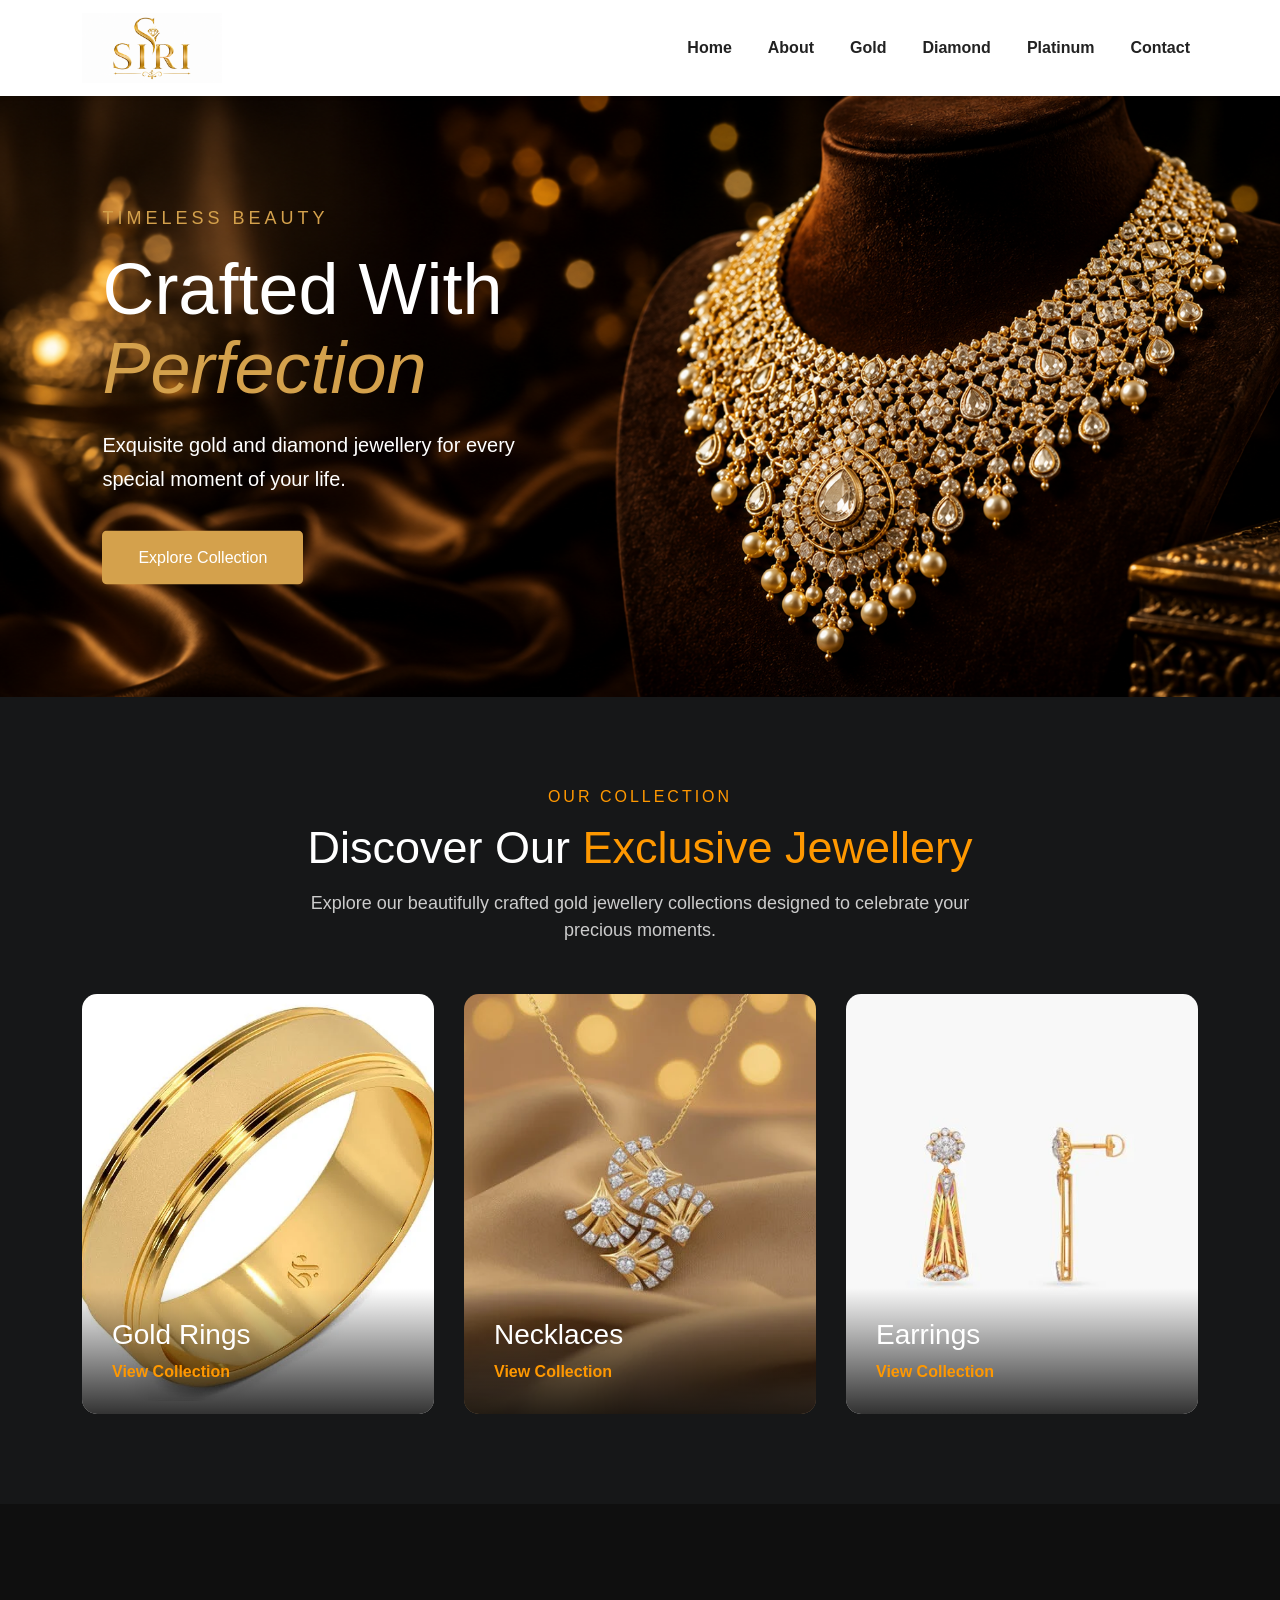
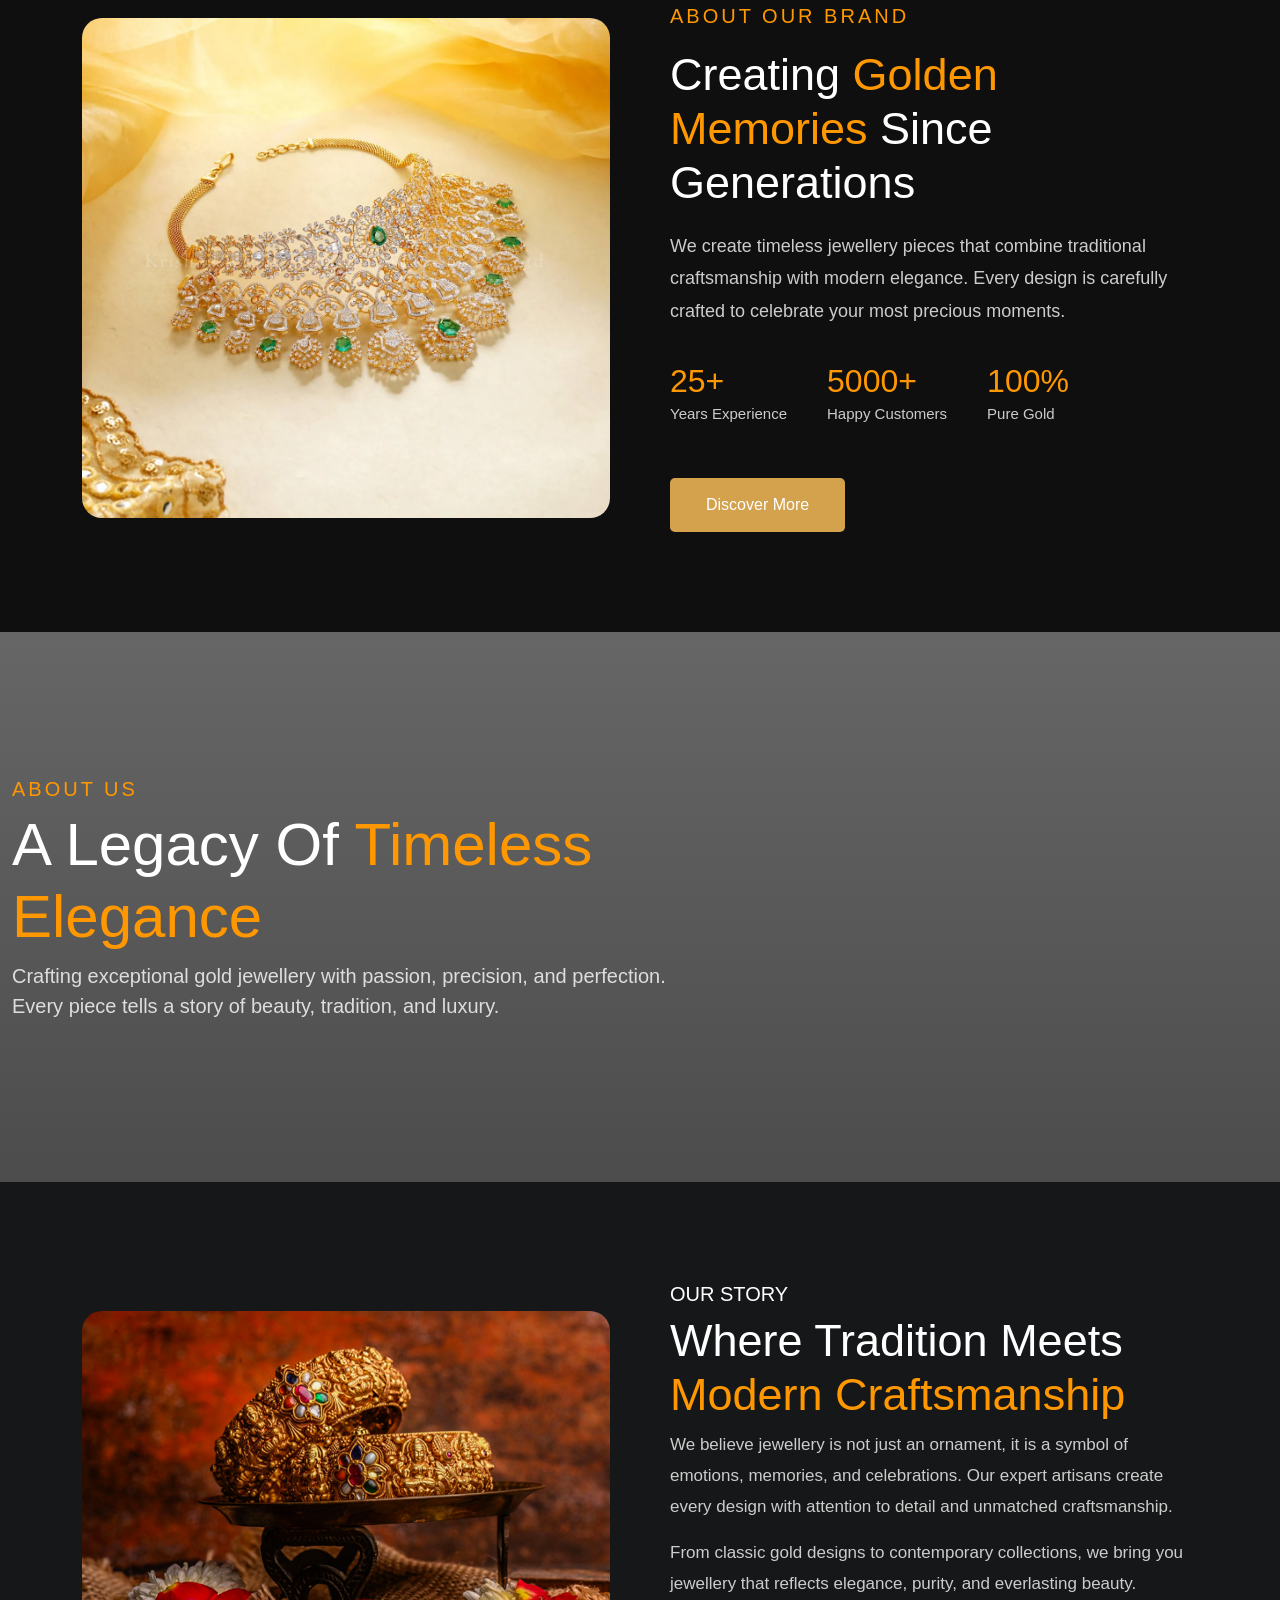
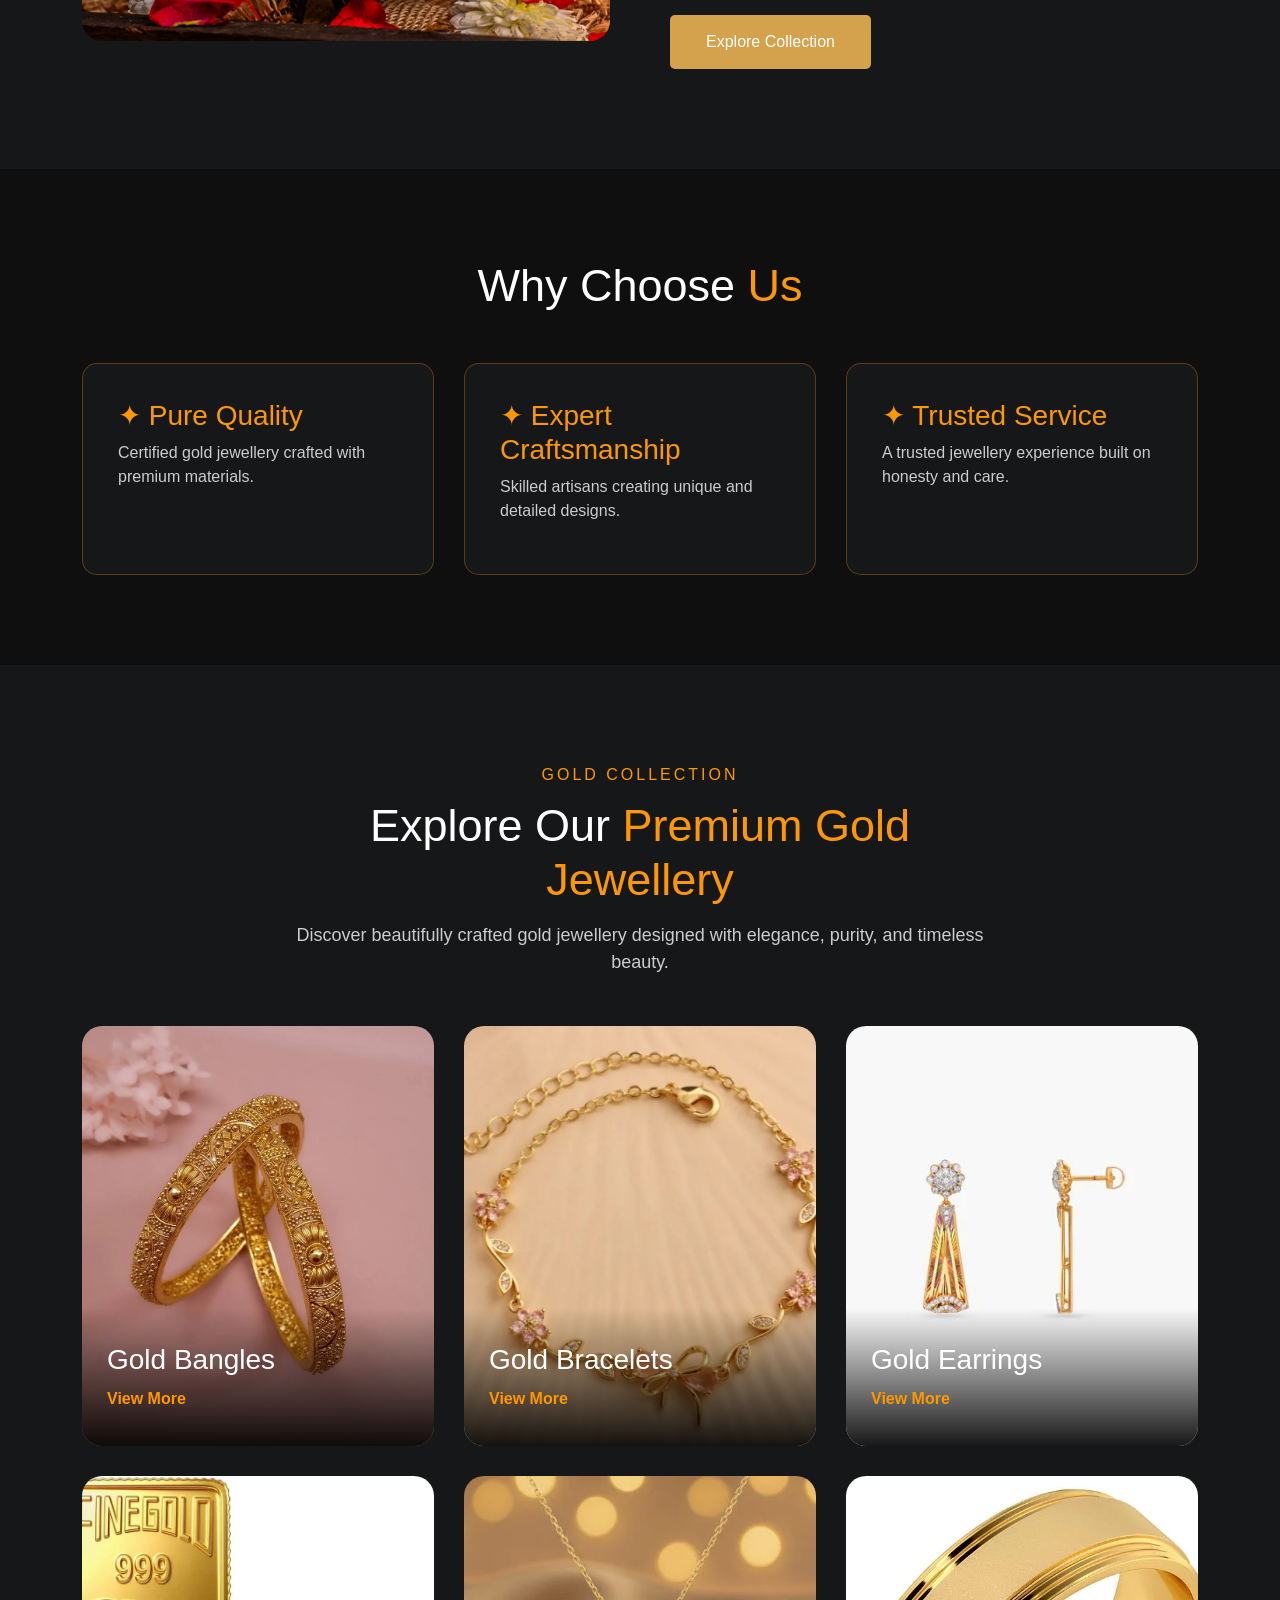
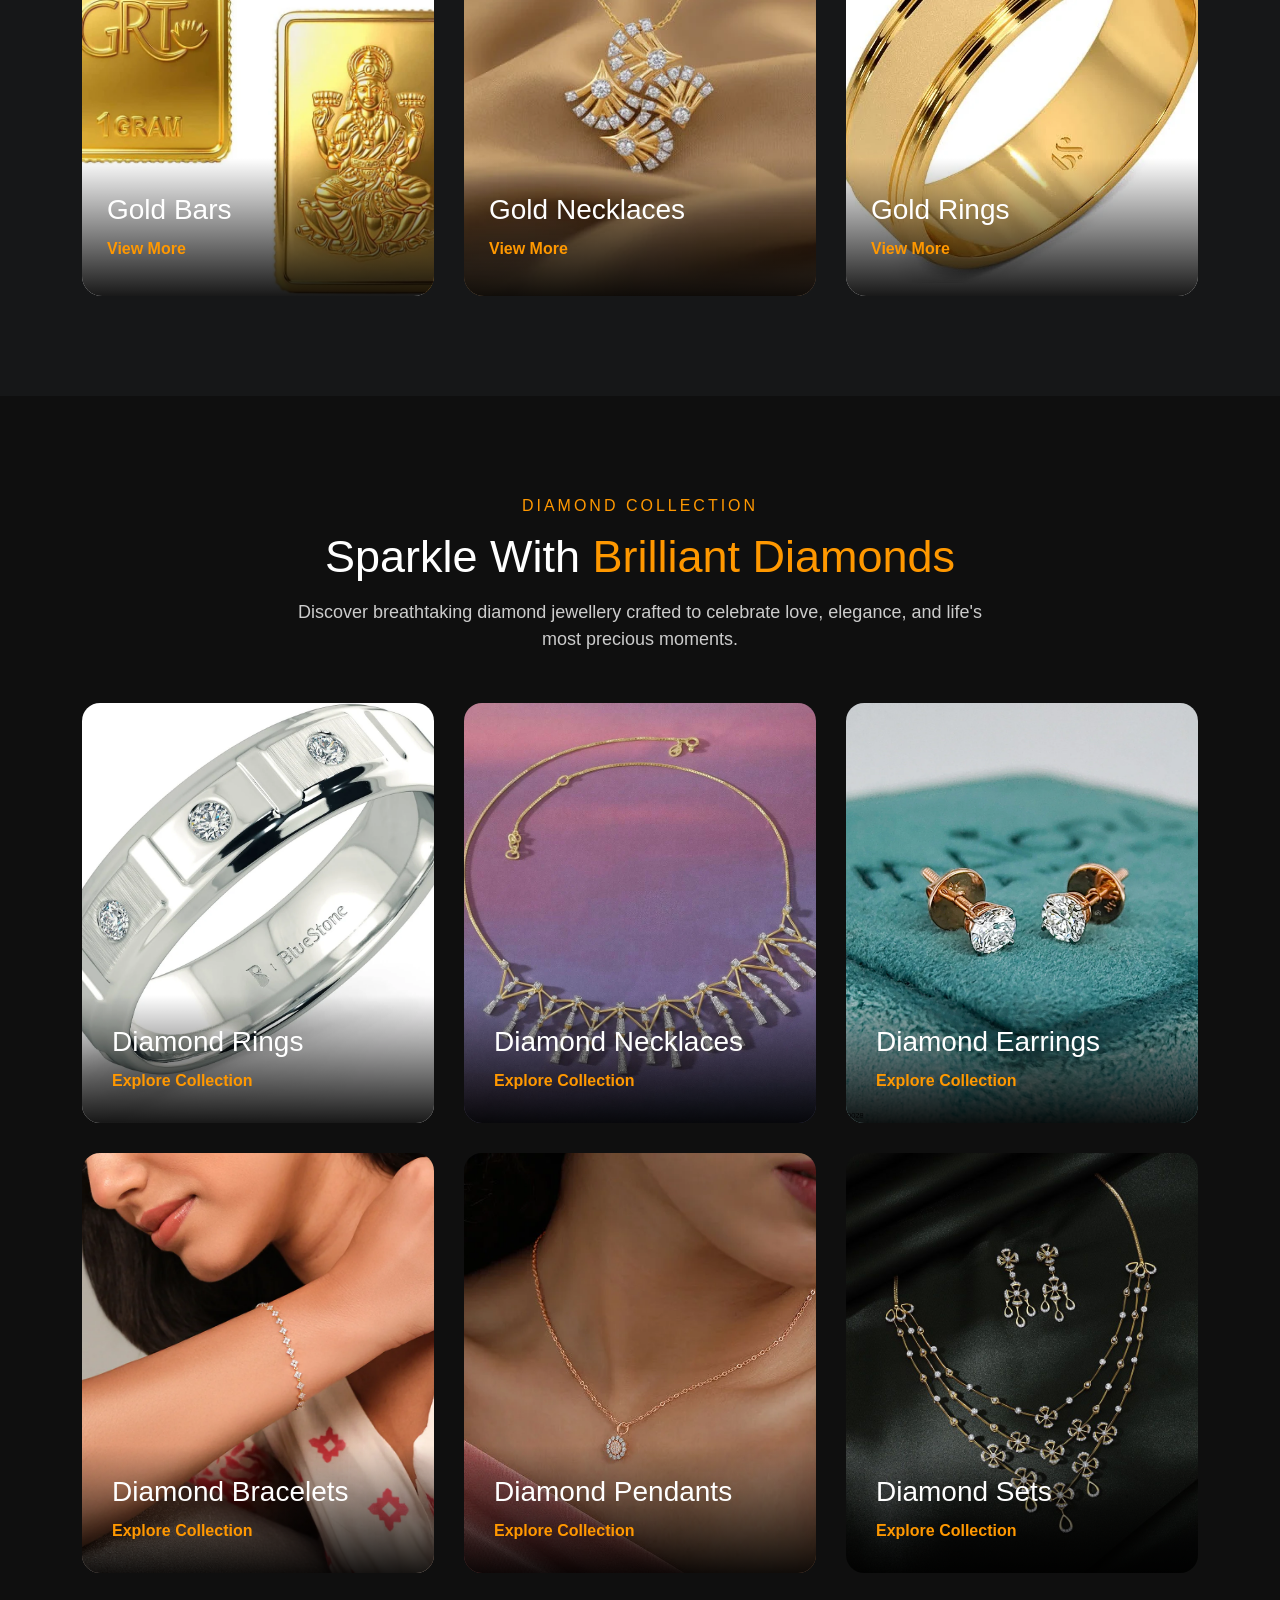
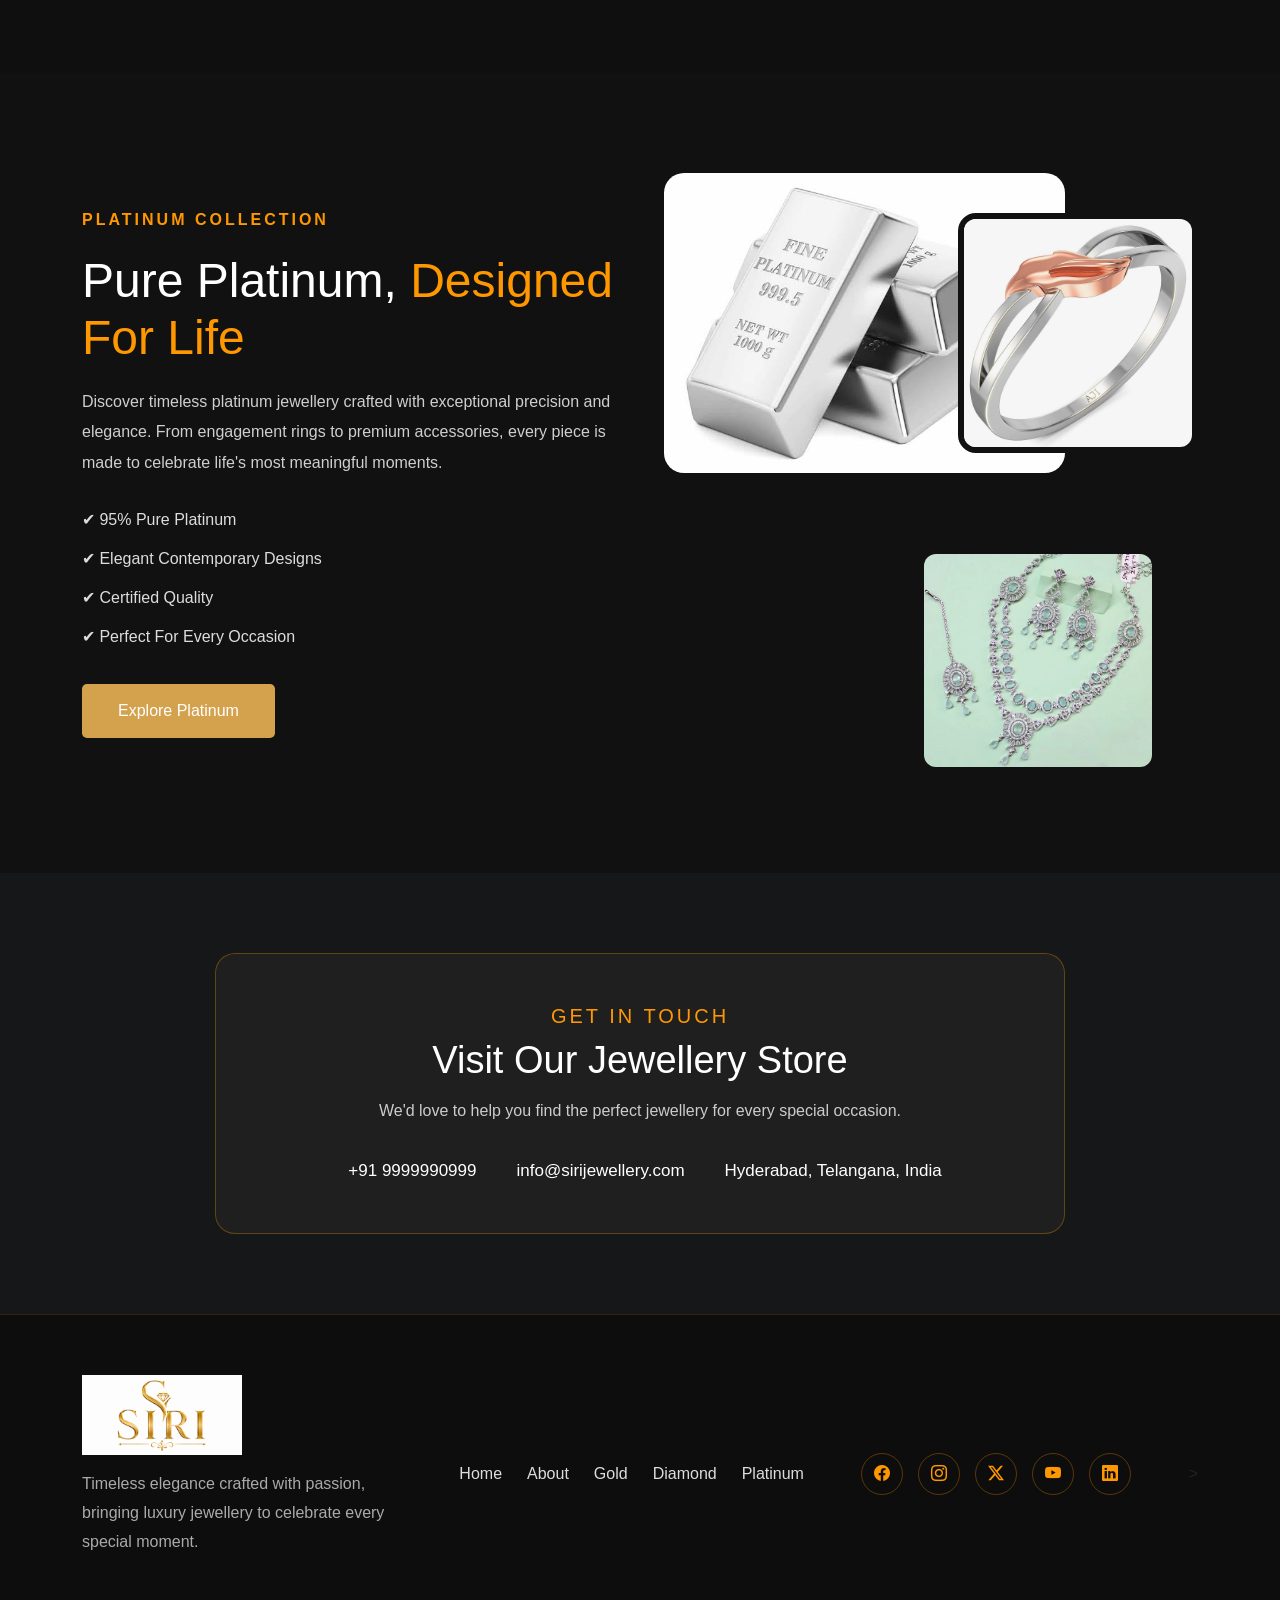
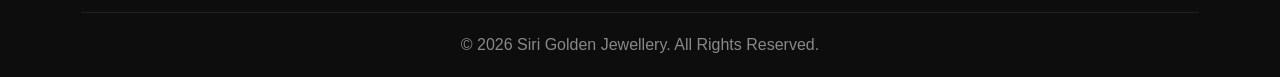
==== sirigold/index.html @ 13c784a4 "Add files via upload" ====
<!DOCTYPE html>
<html lang="en">

<head>
    <meta charset="UTF-8">
    <meta name="viewport" content="width=device-width, initial-scale=1.0">

    <title>Siri Gold & Diamond</title>
<link rel="stylesheet" href="https://cdn.jsdelivr.net/npm/bootstrap-icons@1.13.1/font/bootstrap-icons.min.css">
    <link href="https://cdn.jsdelivr.net/npm/bootstrap@5.3.7/dist/css/bootstrap.min.css" rel="stylesheet">

    <link rel="stylesheet" href="css/style.css">
</head>

<body>

    <!-- Top Bar -->
    <div class="jewellery-home">

        <!-- Navbar -->

        <nav class="navbar navbar-expand-lg navbar-light bg-white shadow-sm sticky-top">

            <div class="container">

                <a class="navbar-brand" href="#">
                    <img src="images/logo.png" class="w-25">
                </a>

                <button class="navbar-toggler" data-bs-toggle="collapse" data-bs-target="#menu">

                    <span class="navbar-toggler-icon"></span>

                </button>

                <div class="collapse navbar-collapse" id="menu">

                    <ul class="navbar-nav ms-auto">

                        <li class="nav-item">
                            <a class="nav-link active" href="#">Home</a>
                        </li>

                        <li class="nav-item">
                            <a class="nav-link" href="#about">About</a>
                        </li>

                        <li class="nav-item">
                            <a class="nav-link" href="#gold">Gold</a>
                        </li>

                        <li class="nav-item">
                            <a class="nav-link" href="#Diamond">Diamond</a>
                        </li>



                        <li class="nav-item">
                            <a class="nav-link" href="#Platinum">Platinum</a>
                        </li>

                        <li class="nav-item">
                            <a class="nav-link" href="#Contact">Contact</a>
                        </li>

                    </ul>

                </div>

            </div>

        </nav>

        <!-- Hero -->

        <section class="hero">

            <img src="images/mainhero.png" class="hero-bg" alt="Hero">

            <div class="hero-content">

                <h5>TIMELESS BEAUTY</h5>

                <h1>
                    Crafted With
                    <span>Perfection</span>
                </h1>

                <p>
                    Exquisite gold and diamond jewellery for every special moment of your life.
                </p>

                <a href="#" class="btn btn-gold">
                    Explore Collection
                </a>

            </div>

        </section>


        <section class="collection-section">

            <div class="container">

                <div class="section-title">

                    <h5>OUR COLLECTION</h5>

                    <h2>
                        Discover Our
                        <span>Exclusive Jewellery</span>
                    </h2>

                    <p>
                        Explore our beautifully crafted gold jewellery collections
                        designed to celebrate your precious moments.
                    </p>

                </div>


                <div class="collection-grid">


                    <div class="collection-card">

                        <img src="images/ring.webp" alt="Gold Rings">

                        <div class="card-content">

                            <h3>Gold Rings</h3>

                            <a href="#">
                                View Collection
                            </a>

                        </div>

                    </div>



                    <div class="collection-card">

                        <img src="images/Necklaces.webp" alt="Gold Necklace">

                        <div class="card-content">

                            <h3>Necklaces</h3>

                            <a href="#">
                                View Collection
                            </a>

                        </div>

                    </div>



                    <div class="collection-card">

                        <img src="images/Earrings.webp" alt="Gold Earrings">

                        <div class="card-content">

                            <h3>Earrings</h3>

                            <a href="#">
                                View Collection
                            </a>

                        </div>

                    </div>



                </div>

            </div>

        </section>


        <!--  -->
        <section class="about-gold">

            <div class="container">

                <div class="about-wrapper">


                    <div class="about-image">

                        <img src="images/about.webp" alt="Luxury Jewellery">

                    </div>


                    <div class="about-content">

                        <h5>ABOUT OUR BRAND</h5>

                        <h2>
                            Creating
                            <span>Golden Memories</span>
                            Since Generations
                        </h2>

                        <p>
                            We create timeless jewellery pieces that combine
                            traditional craftsmanship with modern elegance.
                            Every design is carefully crafted to celebrate
                            your most precious moments.
                        </p>


                        <div class="about-points">

                            <div>
                                <h3>25+</h3>
                                <p>Years Experience</p>
                            </div>


                            <div>
                                <h3>5000+</h3>
                                <p>Happy Customers</p>
                            </div>


                            <div>
                                <h3>100%</h3>
                                <p>Pure Gold</p>
                            </div>

                        </div>


                        <a href="#" class="btn btn-gold">
                            Discover More
                        </a>


                    </div>


                </div>

            </div>

        </section>

        <!-- About Section -->

        <section class="about-hero" id="about">

            <div class="about-overlay">

                <div class="container">

                    <div class="about-hero-content">

                        <h5>ABOUT US</h5>

                        <h1>
                            A Legacy Of
                            <span>Timeless Elegance</span>
                        </h1>

                        <p>
                            Crafting exceptional gold jewellery with passion,
                            precision, and perfection. Every piece tells a story
                            of beauty, tradition, and luxury.
                        </p>

                    </div>

                </div>

            </div>

        </section>
        <section class="about-story">

            <div class="container">

                <div class="story-wrapper">


                    <div class="story-image">

                        <img src="images/aboutsec.jpg" alt="Gold Jewellery">

                    </div>


                    <div class="story-content">

                        <h5>OUR STORY</h5>

                        <h2>
                            Where Tradition Meets
                            <span>Modern Craftsmanship</span>
                        </h2>


                        <p>
                            We believe jewellery is not just an ornament,
                            it is a symbol of emotions, memories, and celebrations.
                            Our expert artisans create every design with attention
                            to detail and unmatched craftsmanship.
                        </p>


                        <p>
                            From classic gold designs to contemporary collections,
                            we bring you jewellery that reflects elegance,
                            purity, and everlasting beauty.
                        </p>


                        <a href="#" class="btn btn-gold">
                            Explore Collection
                        </a>

                    </div>


                </div>

            </div>

        </section>

        <section class="values-section">

            <div class="container">

                <h2 class="title">
                    Why Choose <span>Us</span>
                </h2>


                <div class="values-grid">


                    <div class="value-card">

                        <h3>✦ Pure Quality</h3>

                        <p>
                            Certified gold jewellery crafted with premium materials.
                        </p>

                    </div>


                    <div class="value-card">

                        <h3>✦ Expert Craftsmanship</h3>

                        <p>
                            Skilled artisans creating unique and detailed designs.
                        </p>

                    </div>


                    <div class="value-card">

                        <h3>✦ Trusted Service</h3>

                        <p>
                            A trusted jewellery experience built on honesty and care.
                        </p>

                    </div>


                </div>

            </div>

        </section>



        <!-- Gold  Section-->

        <section class="gold-section" id="gold">

    <div class="container">

        <div class="section-title">

            <h5>GOLD COLLECTION</h5>

            <h2>
                Explore Our
                <span>Premium Gold Jewellery</span>
            </h2>

            <p>
                Discover beautifully crafted gold jewellery designed
                with elegance, purity, and timeless beauty.
            </p>

        </div>


        <div class="gold-grid">


            <div class="gold-card">

                <img src="images/bangles.webp" alt="Gold Bangles">

                <div class="gold-overlay">

                    <h3>Gold Bangles</h3>

                    <a href="#">
                        View More
                    </a>

                </div>

            </div>



            <div class="gold-card">

                <img src="images/bracelets.webp" alt="Gold Bracelets">

                <div class="gold-overlay">

                    <h3>Gold Bracelets</h3>

                    <a href="#">
                        View More
                    </a>

                </div>

            </div>



            <div class="gold-card">

                <img src="images/Earrings.webp" alt="Gold Earrings">

                <div class="gold-overlay">

                    <h3>Gold Earrings</h3>

                    <a href="#">
                        View More
                    </a>

                </div>

            </div>



            <div class="gold-card">

                <img src="images/gold-bars.webp" alt="Gold Bars">

                <div class="gold-overlay">

                    <h3>Gold Bars</h3>

                    <a href="#">
                        View More
                    </a>

                </div>

            </div>



            <div class="gold-card">

                <img src="images/Necklaces.webp" alt="Gold Necklace">

                <div class="gold-overlay">

                    <h3>Gold Necklaces</h3>

                    <a href="#">
                        View More
                    </a>

                </div>

            </div>



            <div class="gold-card">

                <img src="images/ring.webp" alt="Gold Rings">

                <div class="gold-overlay">

                    <h3>Gold Rings</h3>

                    <a href="#">
                        View More
                    </a>

                </div>

            </div>


        </div>

    </div>

</section>


<!-- Diamond Section -->

<section class="diamond-section" id="Diamond">

    <div class="container">

        <div class="section-title">

            <h5>DIAMOND COLLECTION</h5>

            <h2>
                Sparkle With
                <span>Brilliant Diamonds</span>
            </h2>

            <p>
                Discover breathtaking diamond jewellery crafted to celebrate
                love, elegance, and life's most precious moments.
            </p>

        </div>

        <div class="diamond-grid">

            <!-- Diamond Ring -->
            <div class="diamond-card">

                <img src="images/diamond-ring.webp" alt="Diamond Rings">

                <div class="diamond-overlay">

                    <h3>Diamond Rings</h3>

                    <a href="#">Explore Collection</a>

                </div>

            </div>

            <!-- Diamond Necklace -->
            <div class="diamond-card">

                <img src="images/diamond-necklace.webp" alt="Diamond Necklaces">

                <div class="diamond-overlay">

                    <h3>Diamond Necklaces</h3>

                    <a href="#">Explore Collection</a>

                </div>

            </div>

            <!-- Diamond Earrings -->
            <div class="diamond-card">

                <img src="images/diamond-earrings.webp" alt="Diamond Earrings">

                <div class="diamond-overlay">

                    <h3>Diamond Earrings</h3>

                    <a href="#">Explore Collection</a>

                </div>

            </div>

            <!-- Diamond Bracelet -->
            <div class="diamond-card">

                <img src="images/diamond-bracelet.webp" alt="Diamond Bracelets">

                <div class="diamond-overlay">

                    <h3>Diamond Bracelets</h3>

                    <a href="#">Explore Collection</a>

                </div>

            </div>

            <!-- Diamond Pendant -->
            <div class="diamond-card">

                <img src="images/diamond-pendant.webp" alt="Diamond Pendants">

                <div class="diamond-overlay">

                    <h3>Diamond Pendants</h3>

                    <a href="#">Explore Collection</a>

                </div>

            </div>

            <!-- Diamond Wedding Set -->
            <div class="diamond-card">

                <img src="images/diamond-set.jpg" alt="Diamond Sets">

                <div class="diamond-overlay">

                    <h3>Diamond Sets</h3>

                    <a href="#">Explore Collection</a>

                </div>

            </div>

        </div>

    </div>

</section>



<!--  platinum section -->
<section class="platinum-section" id="Platinum">

    <div class="container">

        <div class="row align-items-center g-5">

            <div class="col-lg-6">

                <div class="platinum-content">

                    <span class="sub-title">
                        PLATINUM COLLECTION
                    </span>

                    <h2>
                        Pure Platinum,
                        <span>Designed For Life</span>
                    </h2>

                    <p>
                        Discover timeless platinum jewellery crafted with
                        exceptional precision and elegance. From engagement
                        rings to premium accessories, every piece is made to
                        celebrate life's most meaningful moments.
                    </p>

                    <ul>

                        <li>✔ 95% Pure Platinum</li>

                        <li>✔ Elegant Contemporary Designs</li>

                        <li>✔ Certified Quality</li>

                        <li>✔ Perfect For Every Occasion</li>

                    </ul>

                    <a href="#" class="btn btn-gold">
                        Explore Platinum
                    </a>

                </div>

            </div>


            <div class="col-lg-6">

                <div class="platinum-gallery">

                    <img src="images/platinum-main.jpg" class="main-img" alt="Platinum">

                    <img src="images/platinum-ring.webp" class="small-img top" alt="Ring">
                    

                    <img src="images/platinum-necklace.webp" class="small-img bottom" alt="Necklace">

                </div>

            </div>

        </div>

    </div>

</section>


<!-- Contact -->
 <section class="contact-cta" id="Contact">

    <div class="container">

        <div class="contact-box">

            <h5>GET IN TOUCH</h5>

            <h2>Visit Our Jewellery Store</h2>

            <p>
                We'd love to help you find the perfect jewellery for every special occasion.
            </p>

            <div class="contact-info">

                <div class="info-item">
                    <i class="fas fa-phone-alt"></i>
                    <span>+91 9999990999</span>
                </div>

                <div class="info-item">
                    <i class="fas fa-envelope"></i>
                    <span>info@sirijewellery.com</span>
                </div>

                <div class="info-item">
                    <i class="fas fa-map-marker-alt"></i>
                    <span>Hyderabad, Telangana, India</span>
                </div>

            </div>

        </div>

    </div>

</section>
<footer class="footer">

    <div class="container">

        <div class="footer-content">

            <div class="footer-logo">

                <img src="images/logo.png" alt="Logo">

                <p>
                    Timeless elegance crafted with passion, bringing luxury
                    jewellery to celebrate every special moment.
                </p>

            </div>


            <div class="footer-links">

                <a href="#">Home</a>
                <a href="#about">About</a>
                <a href="#gold">Gold</a>
                <a href="#Diamond">Diamond</a>
                <a href="#Platinum">Platinum</a>

            </div>


           <div class="footer-social">

    <a href="#">
        <i class="bi bi-facebook"></i>
    </a>

    <a href="#">
        <i class="bi bi-instagram"></i>
    </a>

    <a href="#">
        <i class="bi bi-twitter-x"></i>
    </a>

    <a href="#">
        <i class="bi bi-youtube"></i>
    </a>

    <a href="#">
        <i class="bi bi-linkedin"></i>
    </a>

</div>>

        </div>

        <div class="footer-bottom">

            <p>
                © 2026 Siri Golden Jewellery. All Rights Reserved.
            </p>

        </div>

    </div>

</footer>
    </div>
    <script src="https://cdn.jsdelivr.net/npm/bootstrap@5.3.7/dist/js/bootstrap.bundle.min.js"></script>

</body>

</html>
---- sirigold/css/style.css ----
.jewellery-home{
    background:#fff;
    font-family:'Segoe UI',sans-serif;
    color:#222;
}

.jewellery-home .navbar-nav .nav-link{
    font-weight:600;
    margin-left:20px;
    color:#222;
    transition:.3s;
}

.jewellery-home .navbar-nav .nav-link:hover{
    color:#b8860b;
}

.jewellery-home .hero{
    position:relative;
}

.jewellery-home .hero .hero-bg{
    width:100%;
    display:block;
}

.jewellery-home .hero-content{
    position:absolute;
    left:8%;
    top:50%;
    transform:translateY(-50%);
    max-width:450px;
}

.jewellery-home .hero-content h5{
    color:#d4a14c;
    letter-spacing:4px;
    font-size:18px;
}

.jewellery-home .hero-content h1{
    color:#fff;
    font-size:72px;
    line-height:1.1;
    margin:20px 0;
}

.jewellery-home .hero-content h1 span{
    color:#d4a14c;
    font-style:italic;
}

.jewellery-home .hero-content p{
    color:#fff;
    font-size:20px;
    line-height:34px;
    margin-bottom:35px;
}

.jewellery-home .btn-gold{
    background:#d4a14c;
    color:#fff;
    padding:14px 35px;
    border-radius:5px;
}

.collection-section{

    padding:90px 0;
    background:#161718;
    color:#fff;

}


.section-title{

    text-align:center;
    max-width:700px;
    margin:auto;
    margin-bottom:50px;

}


.section-title h5{

    color:#ff9800;
    letter-spacing:3px;
    font-size:16px;

}


.section-title h2{

    font-size:45px;
    margin:15px 0;

}


.section-title h2 span{

    color:#ff9800;

}


.section-title p{

    color:#ccc;
    font-size:18px;

}



.collection-grid{

    display:grid;
    grid-template-columns:repeat(3,1fr);
    gap:30px;

}



.collection-card{

    position:relative;
    overflow:hidden;
    border-radius:15px;
    height:420px;

}


.collection-card img{

    width:100%;
    height:100%;
    object-fit:cover;
    transition:.5s;

}



.collection-card:hover img{

    transform:scale(1.1);

}



.card-content{

    position:absolute;
    bottom:0;
    left:0;
    width:100%;
    padding:30px;
    background:linear-gradient(
    transparent,
    rgba(0,0,0,.8)
    );

}


.card-content h3{

    font-size:28px;
    color:#fff;

}


.card-content a{

    color:#ff9800;
    text-decoration:none;
    font-weight:600;

}



@media(max-width:768px){

.collection-grid{

grid-template-columns:1fr;

}

.section-title h2{

font-size:32px;

}

}

.about-gold{

    padding:100px 0;
    background:#0f0f0f;
    color:#fff;

}


.about-wrapper{

    display:flex;
    align-items:center;
    gap:60px;

}


.about-image{

    width:50%;

}


.about-image img{

    width:100%;
    height:500px;
    object-fit:cover;
    border-radius:20px;

}



.about-content{

    width:50%;

}


.about-content h5{

    color:#ff9800;
    letter-spacing:3px;

}


.about-content h2{

    font-size:45px;
    line-height:1.2;
    margin:20px 0;

}


.about-content h2 span{

    color:#ff9800;

}



.about-content p{

    color:#ccc;
    font-size:18px;
    line-height:1.8;

}



.about-points{

    display:flex;
    gap:40px;
    margin:35px 0;

}



.about-points h3{

    color:#ff9800;
    font-size:32px;
    margin:0;

}



.about-points p{

    font-size:15px;

}



@media(max-width:768px){

.about-wrapper{

    flex-direction:column;

}


.about-image,
.about-content{

    width:100%;

}


.about-image img{

    height:350px;

}


.about-content h2{

    font-size:32px;

}


.about-points{

    gap:20px;

}

}

/* About Section */
.about-hero{

height:550px;
background:
linear-gradient(rgba(0,0,0,.6),rgba(0,0,0,.7)),
url("/images/about-banner.jpg");
/* url("/images/1111.avif"); */

background-size:cover;
background-position:center;

display:flex;
align-items:center;
color:#fff;

}


.about-hero-content{

max-width:700px;

}


.about-hero h5{

color:#ff9800;
letter-spacing:3px;

}


.about-hero h1{

font-size:60px;

}


.about-hero h1 span,
.story-content span,
.title span{

color:#ff9800;

}


.about-hero p{

font-size:20px;
color:#ddd;

}



.about-story{

padding:100px 0;
background:#161718;
color:#fff;

}


.story-wrapper{

display:flex;
align-items:center;
gap:60px;

}


.story-image,
.story-content{

width:50%;

}


.story-image img{

width:100%;
border-radius:20px;

}


.story-content h2{

font-size:45px;

}


.story-content p{

color:#ccc;
line-height:1.8;
font-size:17px;

}



.values-section{

padding:90px 0;
background:#0f0f0f;
color:white;

}


.title{

text-align:center;
font-size:45px;
margin-bottom:50px;

}


.values-grid{

display:grid;
grid-template-columns:repeat(3,1fr);
gap:30px;

}


.value-card{

padding:35px;
background:#161718;
border:1px solid rgba(255,152,0,.3);
border-radius:15px;

}


.value-card h3{

color:#ff9800;

}


.value-card p{

color:#ccc;

}



@media(max-width:768px){

.about-hero h1{

font-size:38px;

}


.story-wrapper{

flex-direction:column;

}


.story-image,
.story-content{

width:100%;

}


.values-grid{

grid-template-columns:1fr;

}

}


/* Gold Section */

.gold-section{

    padding:100px 0;
    background:#161718;
    color:#fff;

}


.gold-grid{

    display:grid;
    grid-template-columns:repeat(3,1fr);
    gap:30px;

}


.gold-card{

    height:420px;
    position:relative;
    overflow:hidden;
    border-radius:20px;
    cursor:pointer;

}


.gold-card img{

    width:100%;
    height:100%;
    object-fit:cover;
    transition:.5s;

}


.gold-card:hover img{

    transform:scale(1.12);

}



.gold-overlay{

    position:absolute;
    bottom:0;
    left:0;
    width:100%;
    padding:35px 25px;

    background:
    linear-gradient(
        transparent,
        rgba(0,0,0,.9)
    );

}



.gold-overlay h3{

    color:#fff;
    font-size:28px;
    margin-bottom:10px;

}


.gold-overlay a{

    color:#ff9800;
    text-decoration:none;
    font-weight:600;

}


.gold-card:hover .gold-overlay h3{

    color:#ff9800;

}



@media(max-width:992px){

.gold-grid{

grid-template-columns:repeat(2,1fr);

}

}



@media(max-width:768px){

.gold-grid{

grid-template-columns:1fr;

}

.gold-card{

height:350px;

}

}

/* Dimonds Sections */

.diamond-section{

    padding:100px 0;
    background:#0f0f0f;
    color:#fff;

}

.diamond-grid{

    display:grid;
    grid-template-columns:repeat(3,1fr);
    gap:30px;

}

.diamond-card{

    position:relative;
    height:420px;
    overflow:hidden;
    border-radius:18px;
    cursor:pointer;

}

.diamond-card img{

    width:100%;
    height:100%;
    object-fit:cover;
    transition:.5s;

}

.diamond-card:hover img{

    transform:scale(1.1);

}

.diamond-overlay{

    position:absolute;
    left:0;
    bottom:0;
    width:100%;
    padding:30px;

    background:linear-gradient(
        transparent,
        rgba(0,0,0,.9)
    );

}

.diamond-overlay h3{

    font-size:28px;
    margin-bottom:10px;
    color:#fff;

}

.diamond-overlay a{

    color:#ff9800;
    text-decoration:none;
    font-weight:600;

}

.diamond-card:hover h3{

    color:#ff9800;

}

@media(max-width:992px){

.diamond-grid{

grid-template-columns:repeat(2,1fr);

}

}

@media(max-width:768px){

.diamond-grid{

grid-template-columns:1fr;

}

.diamond-card{

height:350px;

}

}


/* <!--  platinum section --> */

.platinum-section{

    background:#111;
    padding:100px 0;
    color:#fff;

}

.sub-title{

    color:#ff9800;
    letter-spacing:3px;
    font-weight:600;

}

.platinum-content h2{

    font-size:48px;
    margin:20px 0;

}

.platinum-content h2 span{

    color:#ff9800;

}

.platinum-content p{

    color:#cfcfcf;
    line-height:1.9;
    margin-bottom:30px;

}

.platinum-content ul{

    list-style:none;
    padding:0;
    margin-bottom:35px;

}

.platinum-content li{

    margin-bottom:15px;
    color:#ddd;

}

.platinum-gallery{

    position:relative;
    min-height:600px;

}

.main-img{

    width:75%;
    border-radius:20px;

}

.small-img{

    width:45%;
    position:absolute;
    border-radius:18px;
    border:6px solid #111;

}

.top{

    top:40px;
    right:0;

}

.bottom{

    bottom:0;
    right:40px;

}

@media(max-width:991px){

.platinum-gallery{

    min-height:auto;
    text-align:center;

}

.main-img,
.small-img{

    width:100%;
    position:static;
    margin-bottom:20px;

}

.platinum-content h2{

    font-size:36px;

}

}

/* Contact */

.contact-cta{
    padding:80px 0;
    background:#161718;
}

.contact-box{
    max-width:850px;
    margin:auto;
    text-align:center;
    background:#1f1f1f;
    padding:50px;
    border-radius:20px;
    border:1px solid rgba(255,152,0,.3);
}

.contact-box h5{
    color:#ff9800;
    letter-spacing:3px;
    margin-bottom:10px;
}

.contact-box h2{
    color:#fff;
    font-size:38px;
    margin-bottom:15px;
}

.contact-box p{
    color:#ccc;
    margin-bottom:35px;
}

.contact-info{
    display:flex;
    justify-content:center;
    flex-wrap:wrap;
    gap:30px;
}

.info-item{
    display:flex;
    align-items:center;
    gap:10px;
    color:#fff;
    font-size:17px;
}

.info-item i{
    color:#ff9800;
    font-size:20px;
}

@media(max-width:768px){

.contact-box{
    padding:35px 20px;
}

.contact-box h2{
    font-size:28px;
}

.contact-info{
    flex-direction:column;
    gap:20px;
}

}

.footer{

    background:#0d0d0d;
    padding:60px 0 20px;
    border-top:1px solid rgba(255,152,0,.15);

}

.footer-content{

    display:flex;
    justify-content:space-between;
    align-items:center;
    gap:40px;
    flex-wrap:wrap;

}

.footer-logo{

    max-width:320px;

}

.footer-logo img{

    width:160px;
    margin-bottom:15px;

}

.footer-logo p{

    color:#aaa;
    line-height:1.8;

}

.footer-links{

    display:flex;
    gap:25px;
    flex-wrap:wrap;

}

.footer-links a{

    color:#ddd;
    text-decoration:none;
    transition:.3s;

}

.footer-links a:hover{

    color:#ff9800;

}

.footer-social{

    display:flex;
    gap:15px;

}

.footer-social a{

    width:42px;
    height:42px;
    border:1px solid rgba(255,152,0,.3);
    border-radius:50%;
    display:flex;
    align-items:center;
    justify-content:center;
    color:#ff9800;
    text-decoration:none;
    transition:.3s;

}

.footer-social a:hover{

    background:#ff9800;
    color:#161718;

}

.footer-bottom{

    margin-top:40px;
    padding-top:20px;
    border-top:1px solid rgba(255,255,255,.08);
    text-align:center;

}

.footer-bottom p{

    color:#888;
    margin:0;

}

@media(max-width:768px){

.footer-content{

    flex-direction:column;
    text-align:center;

}

.footer-links{

    justify-content:center;

}

}
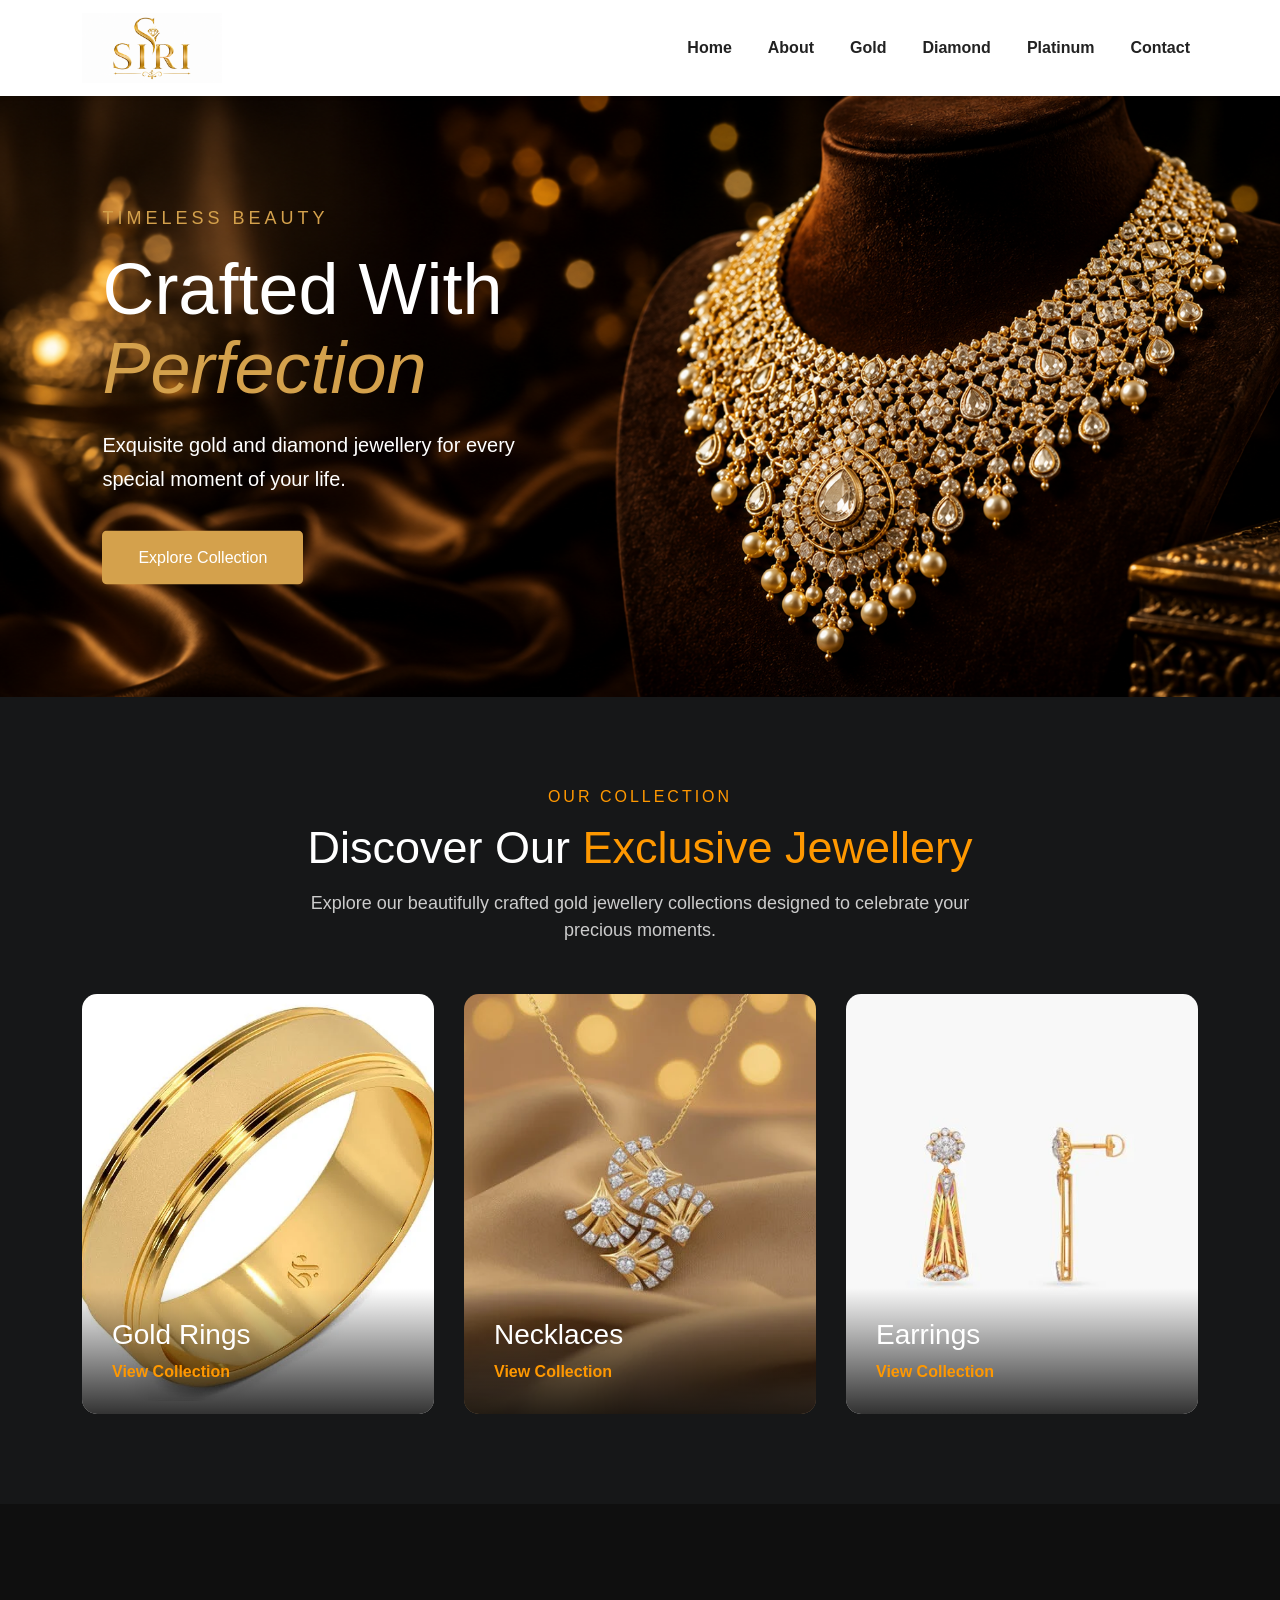
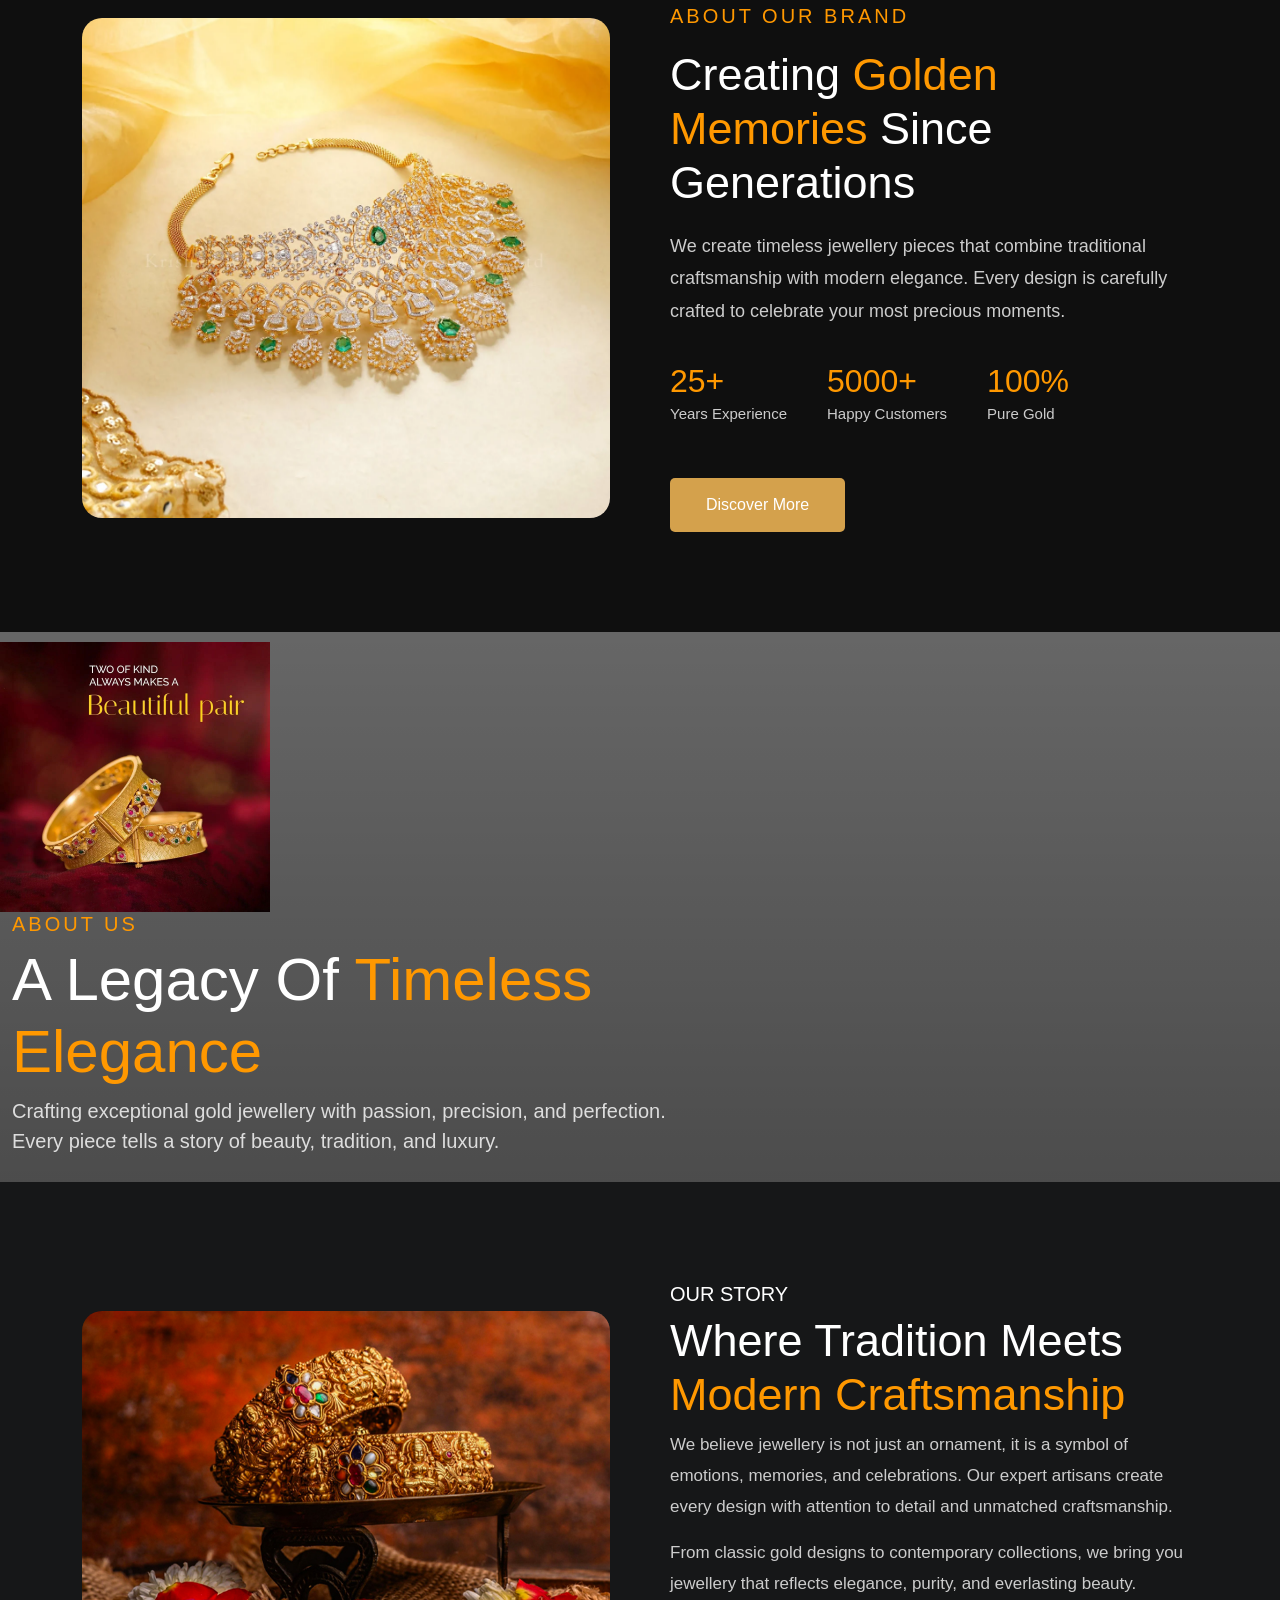
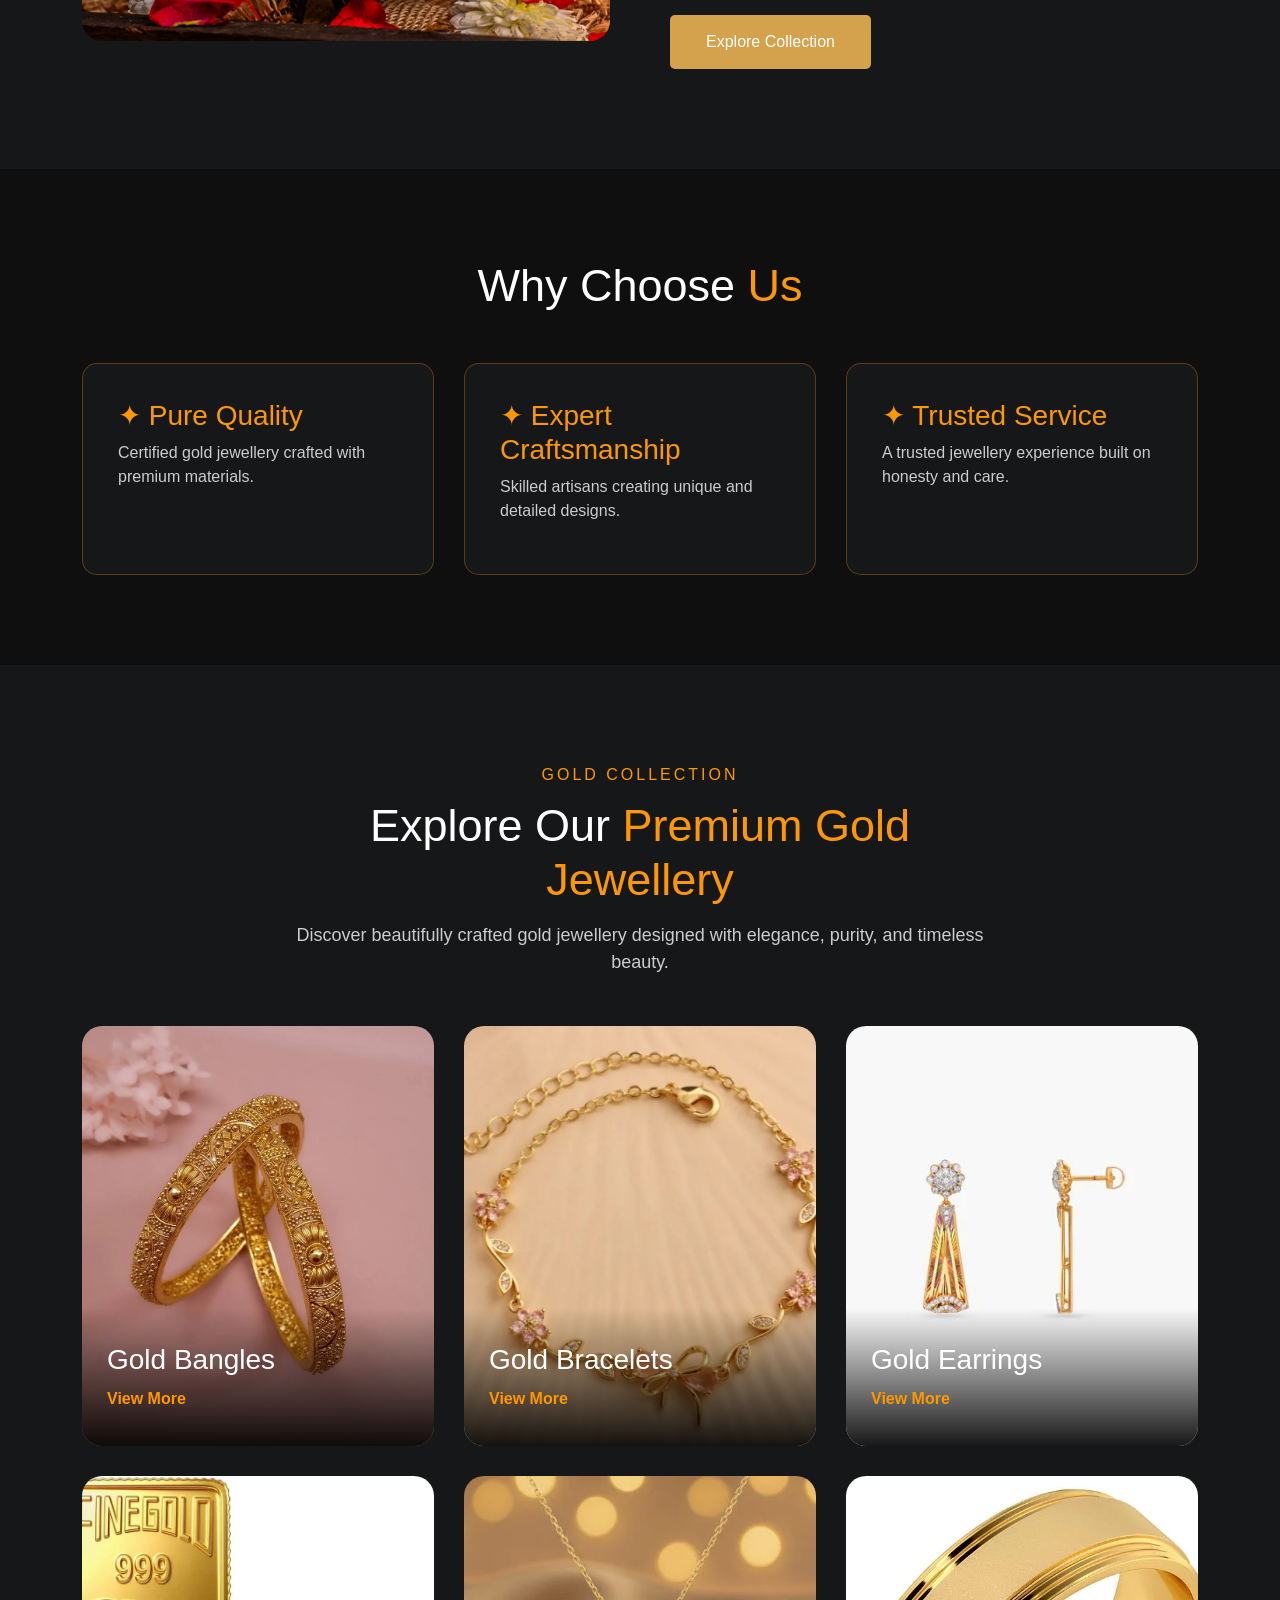
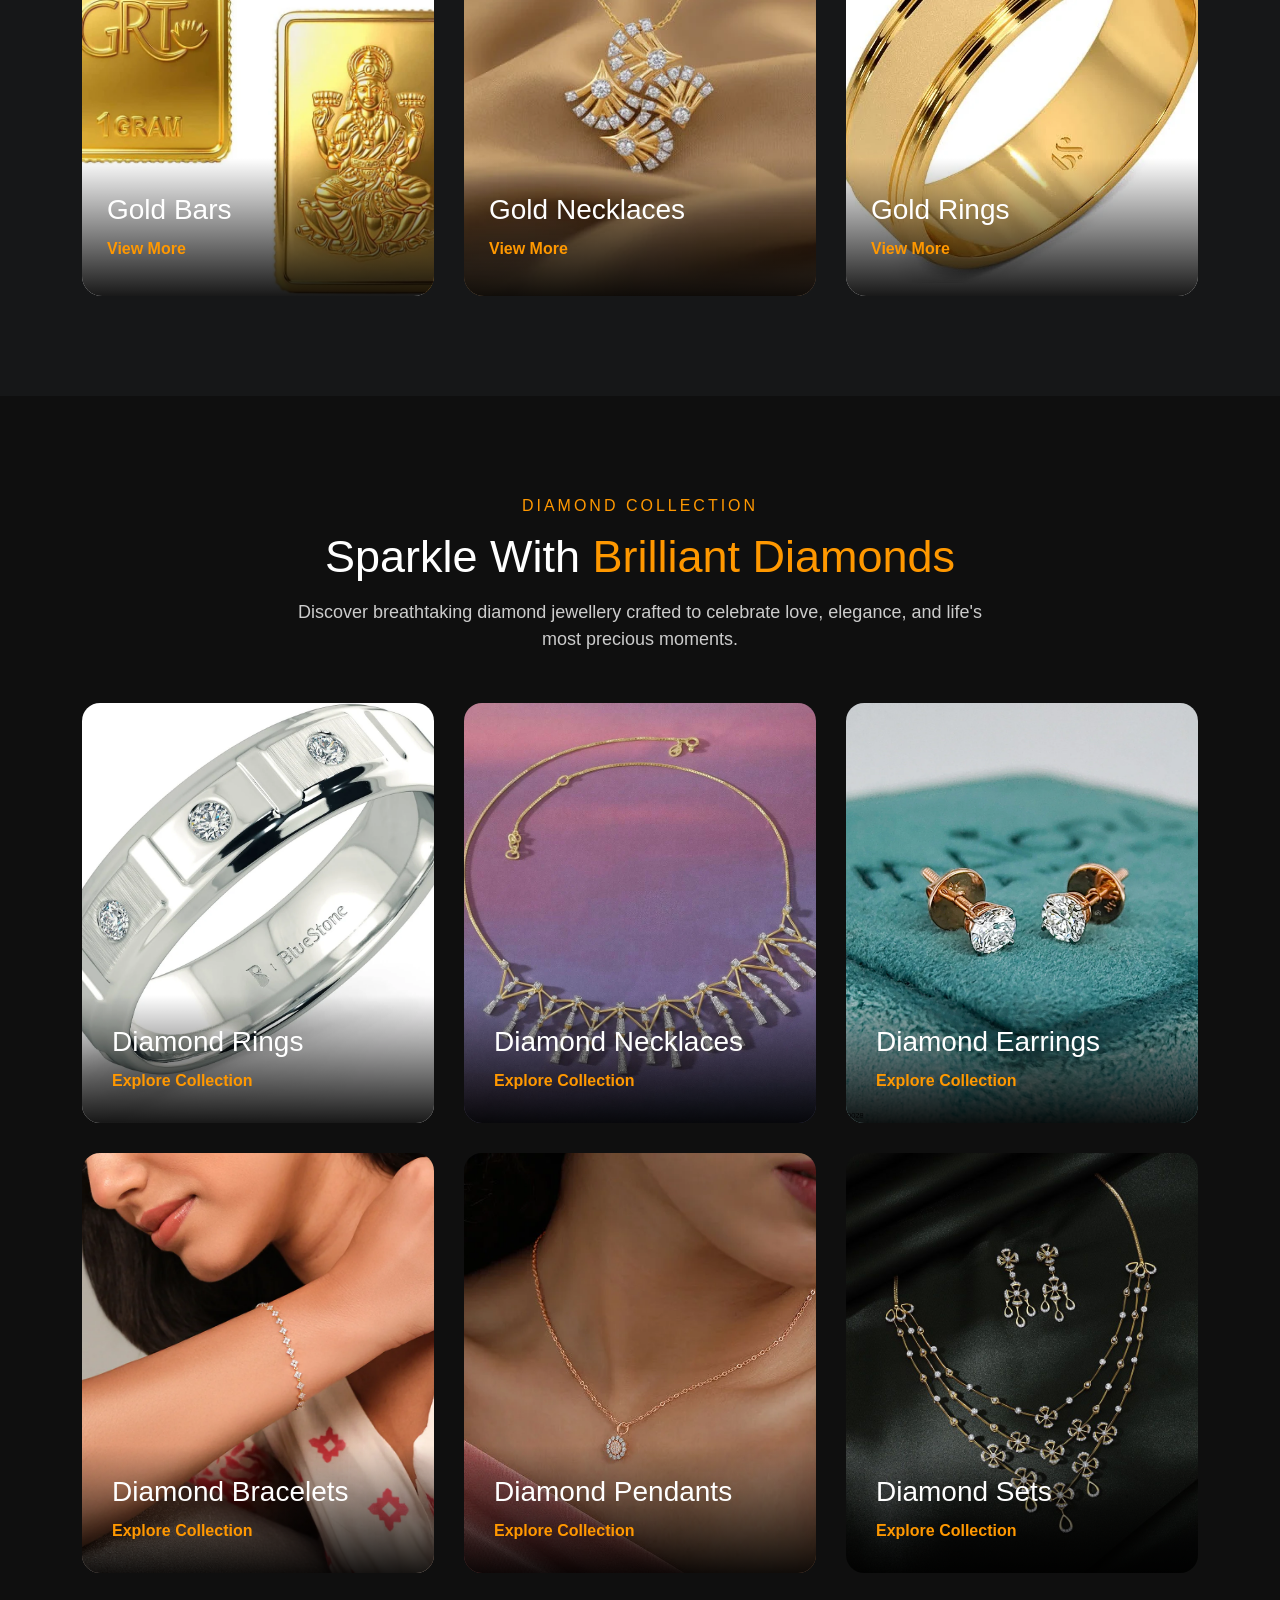
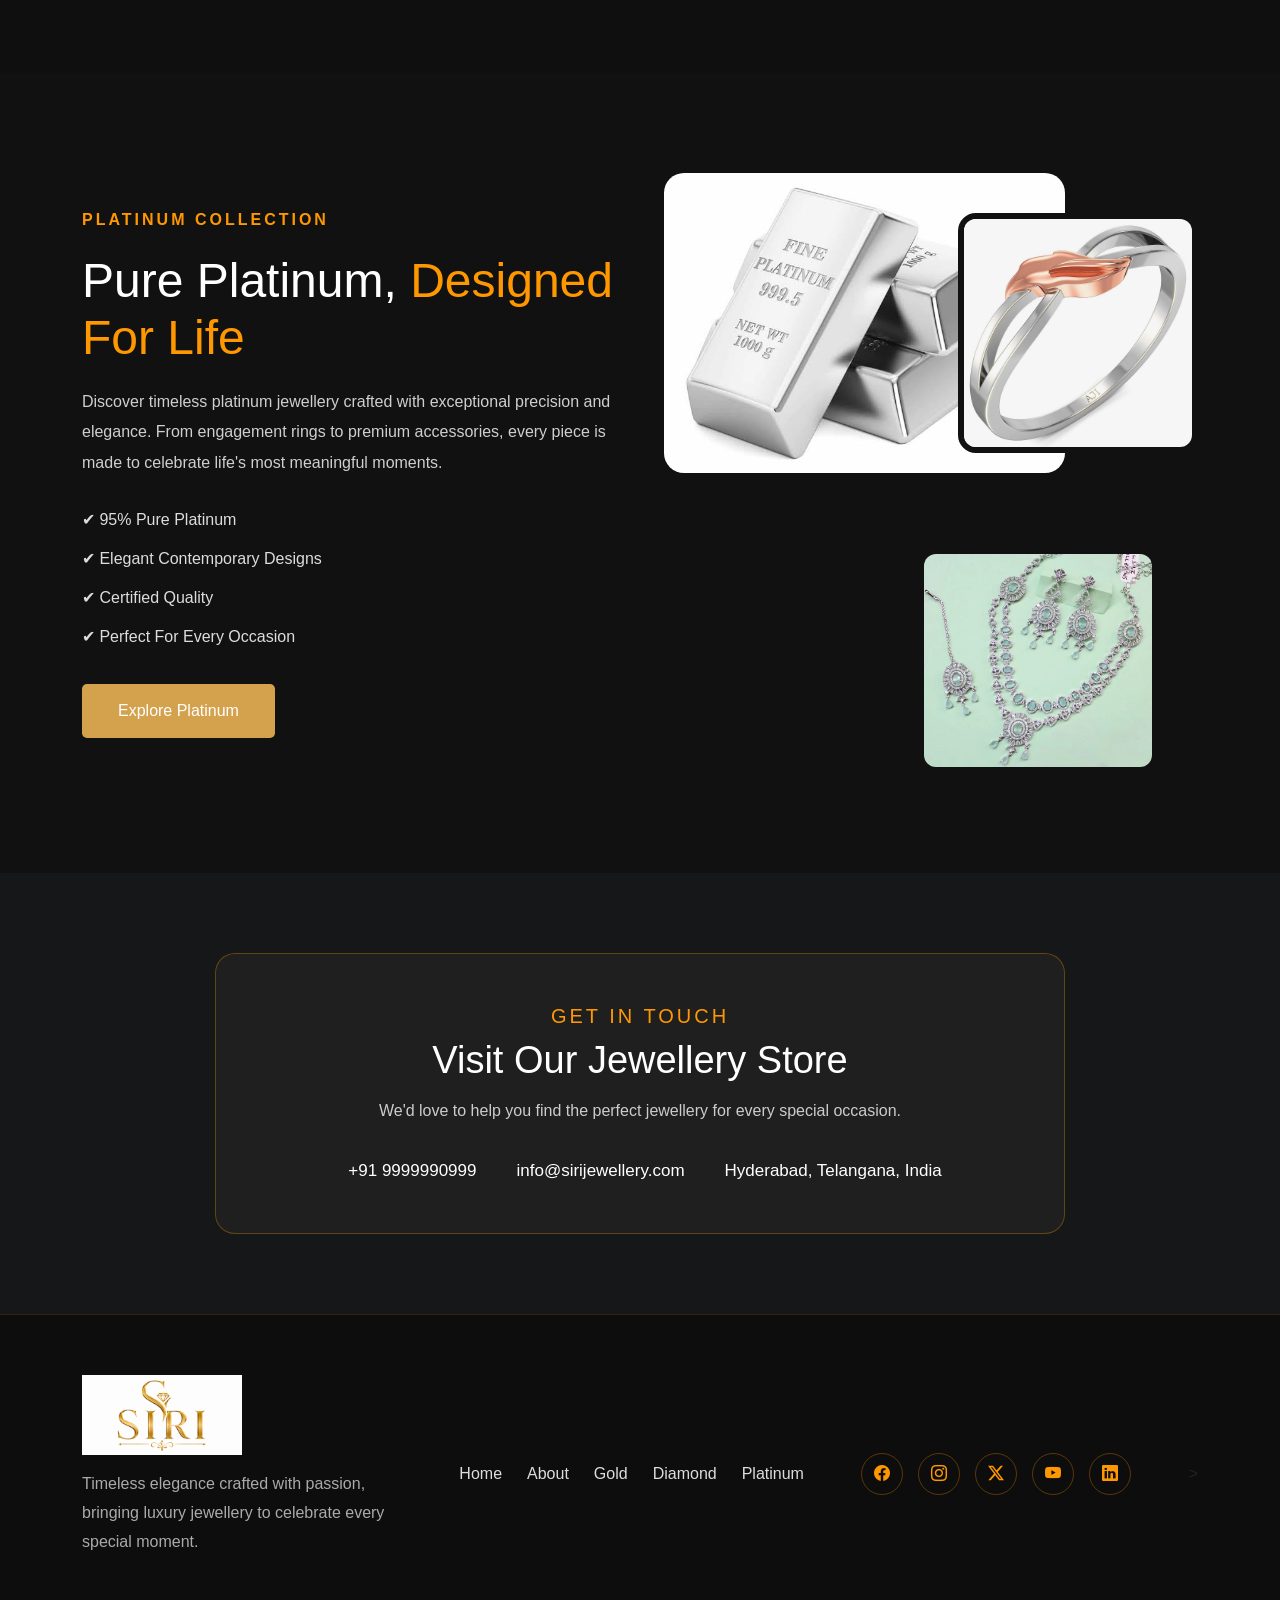
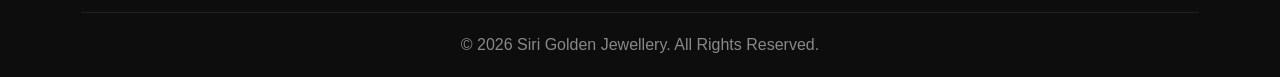
==== commit 4795a547: "Update index.html" ====
--- a/sirigold/index.html
+++ b/sirigold/index.html
@@ -258,6 +258,7 @@
         <section class="about-hero" id="about">
 
             <div class="about-overlay">
+                    <img src="images/about-banner.jpg" class="w-25">
 
                 <div class="container">
 
@@ -830,4 +831,4 @@
 
 </body>
 
-</html>+</html>
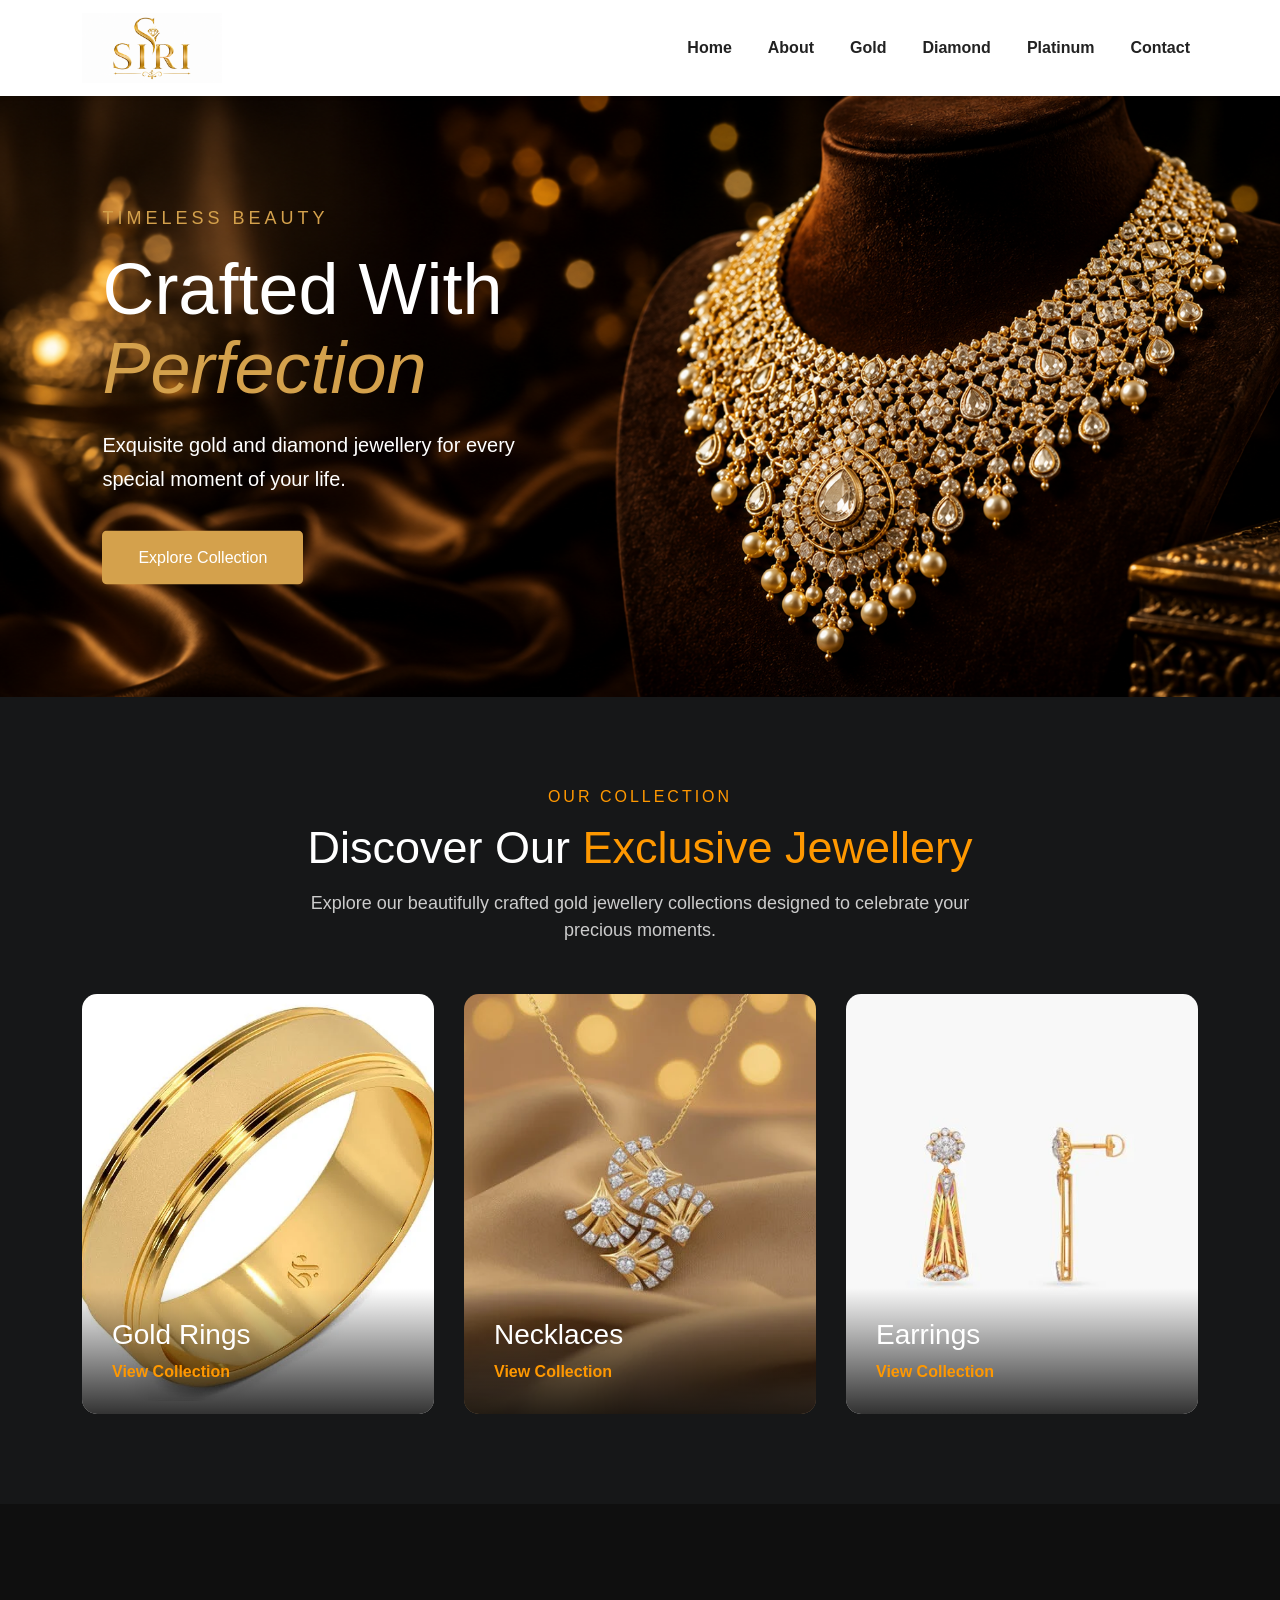
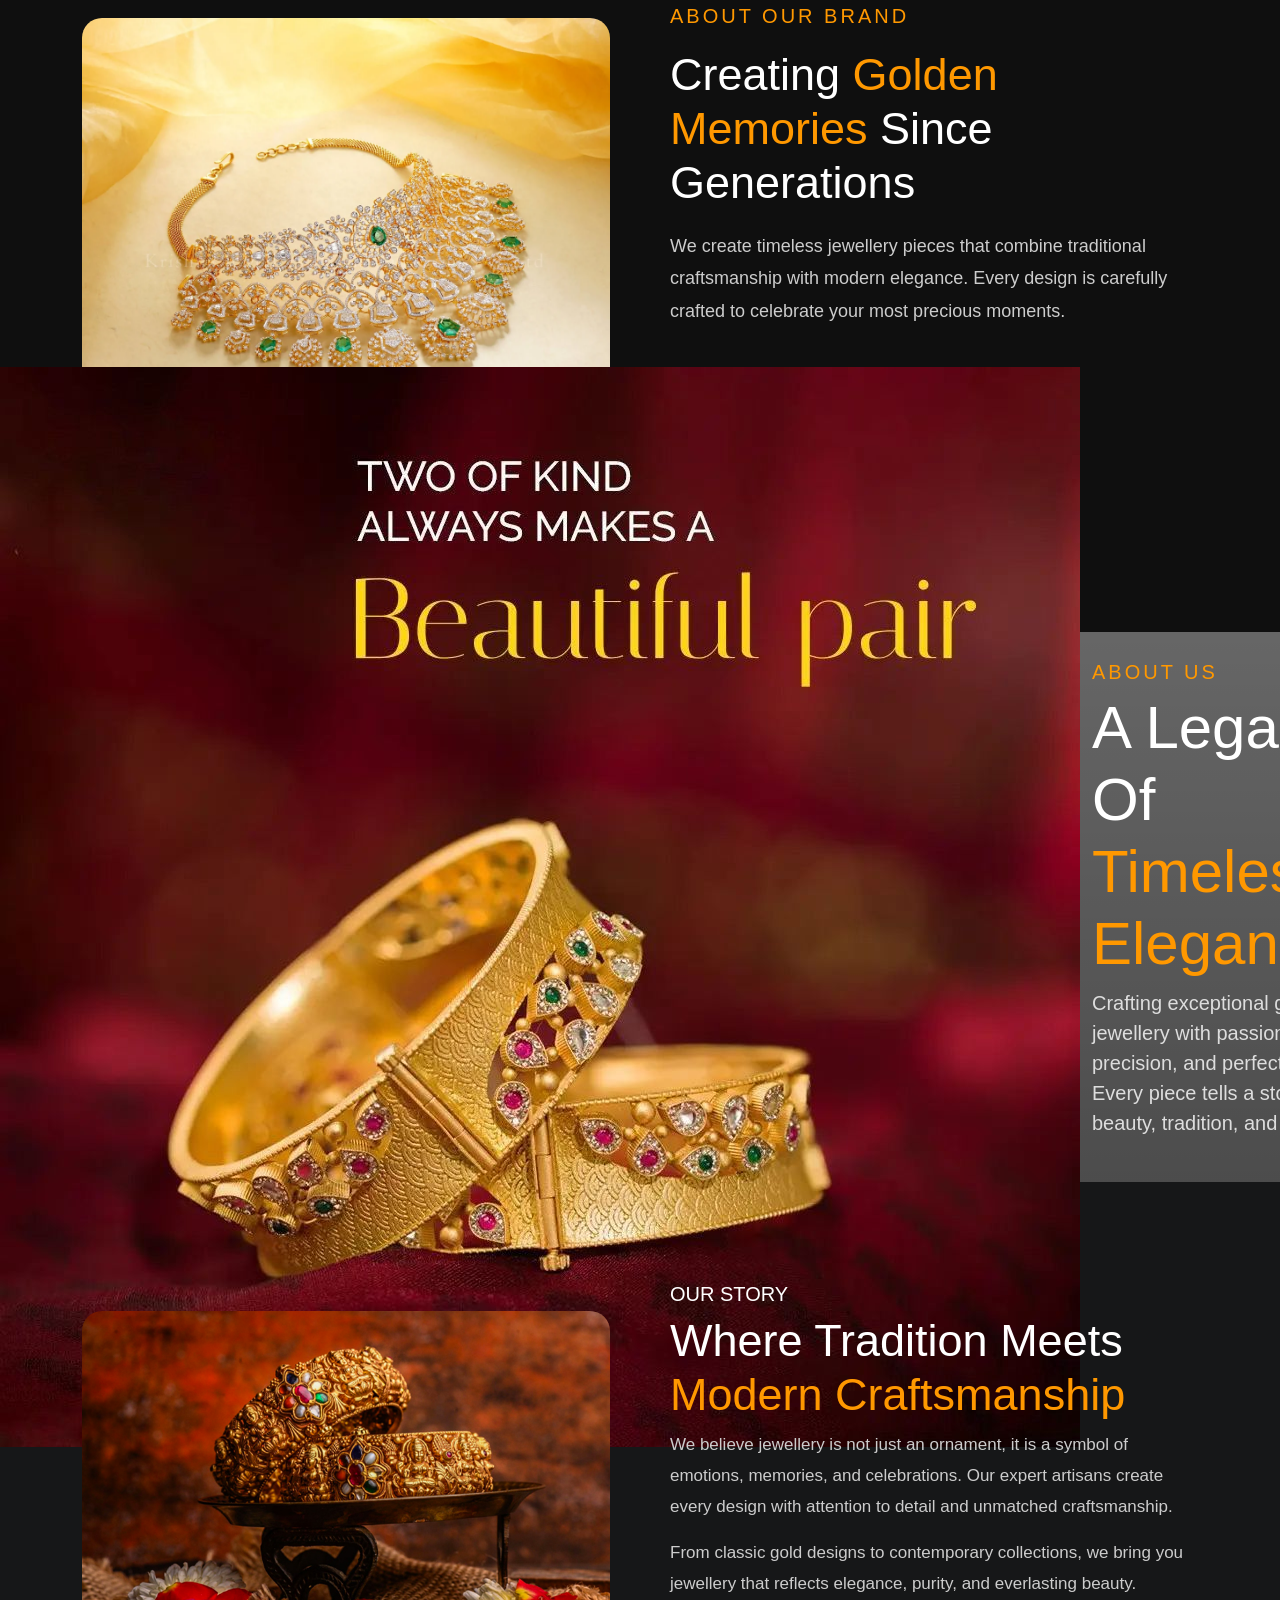
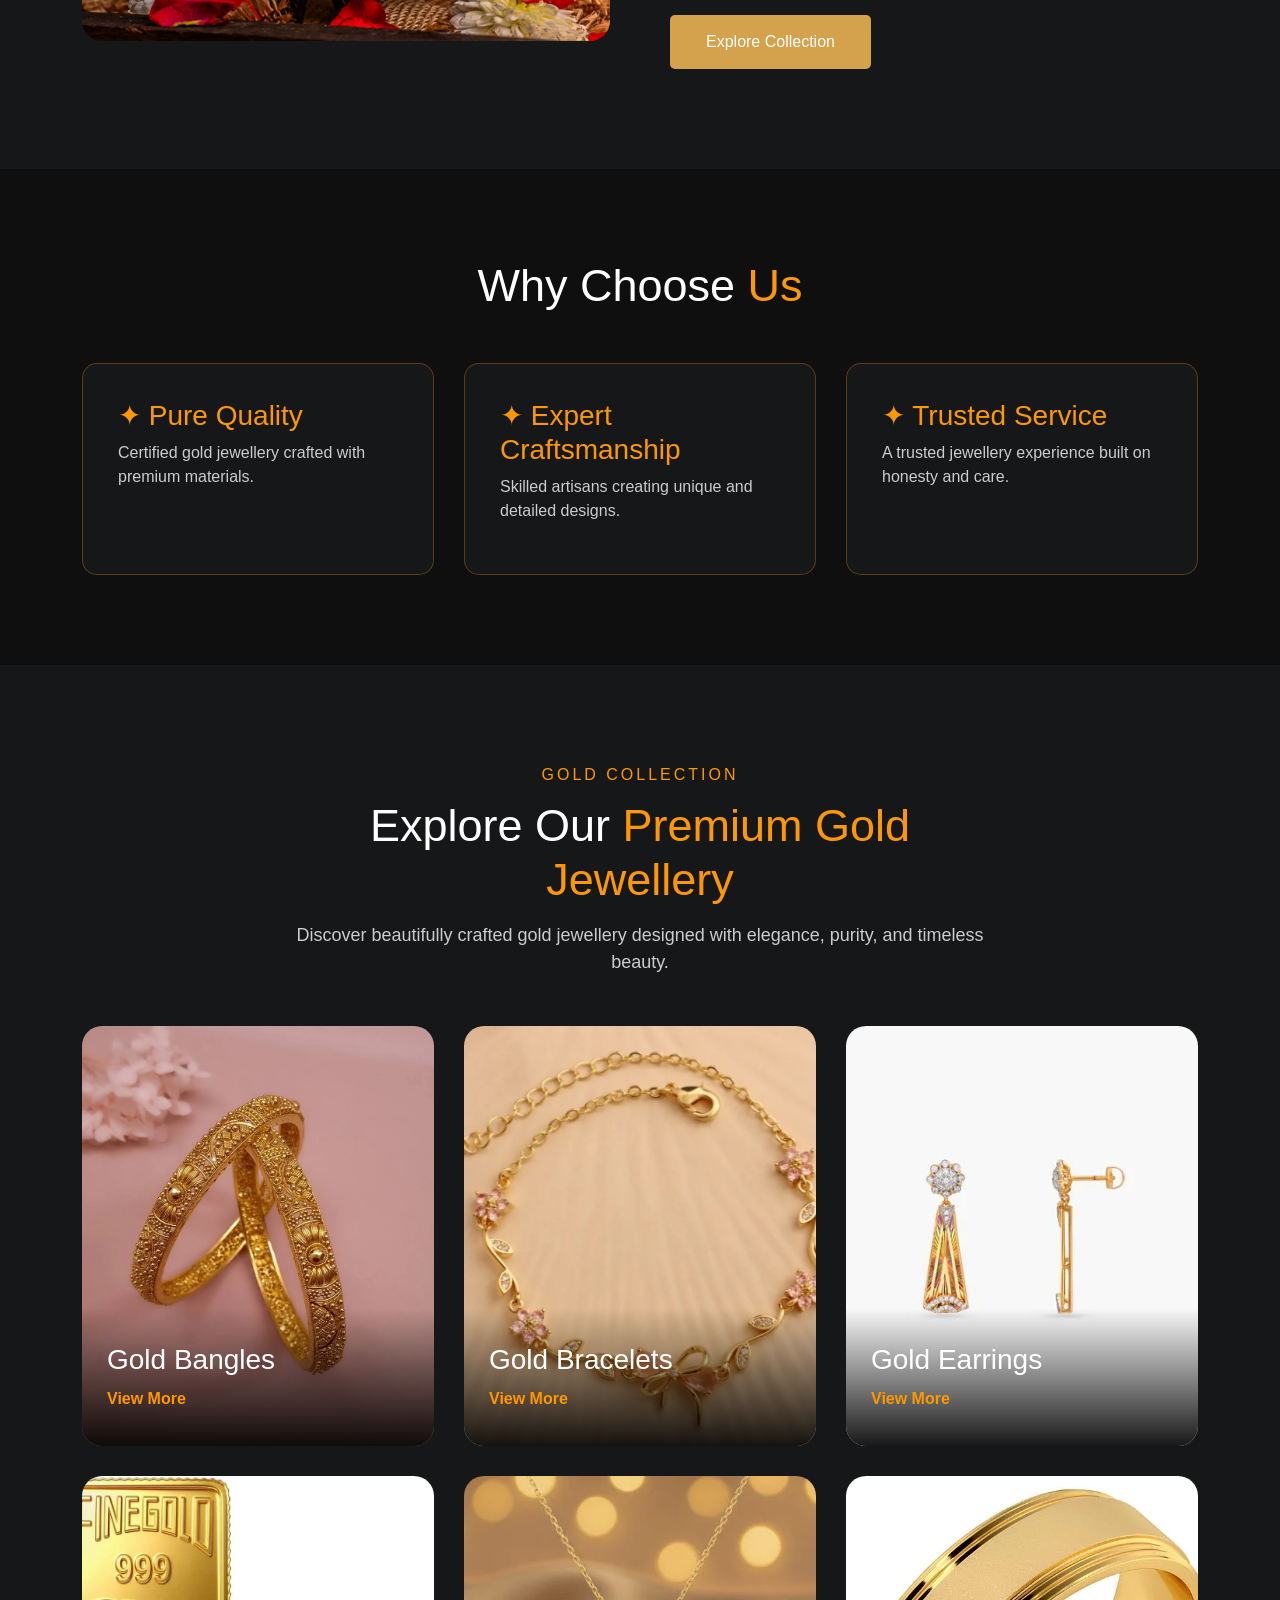
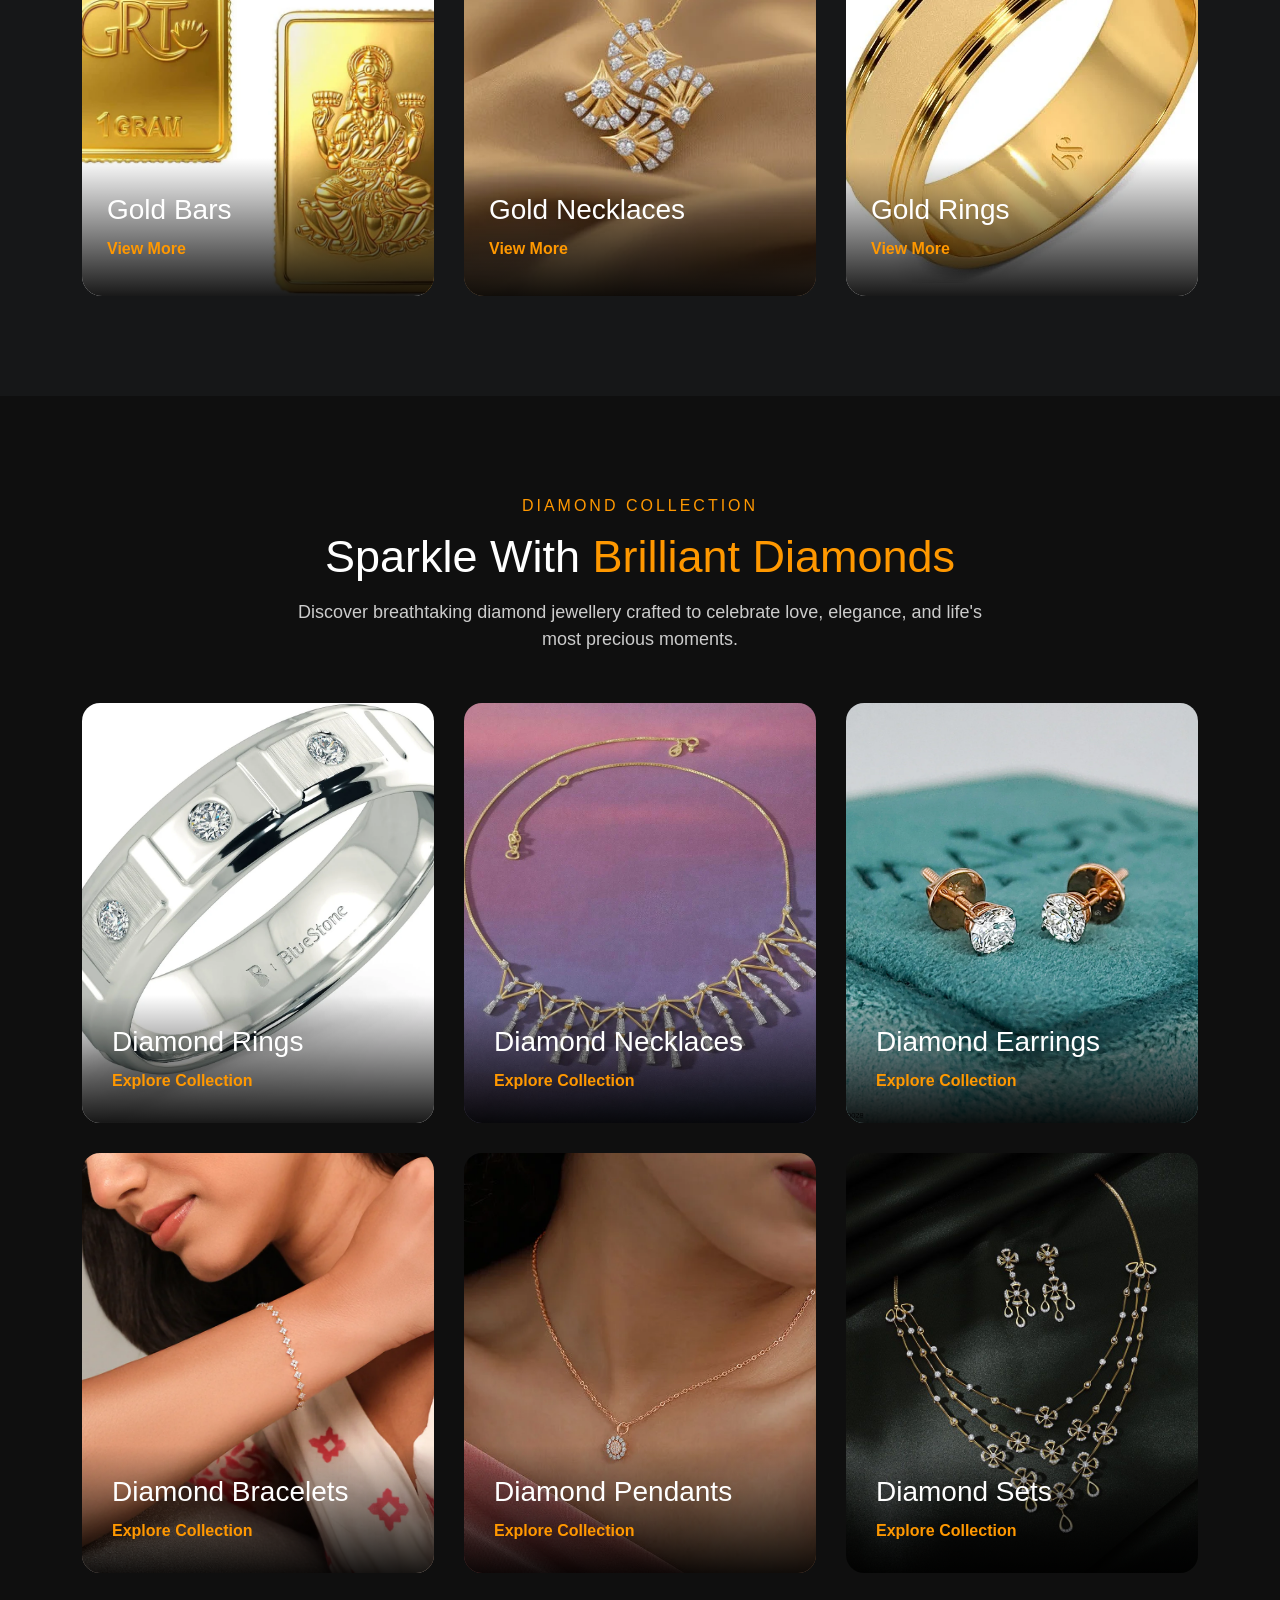
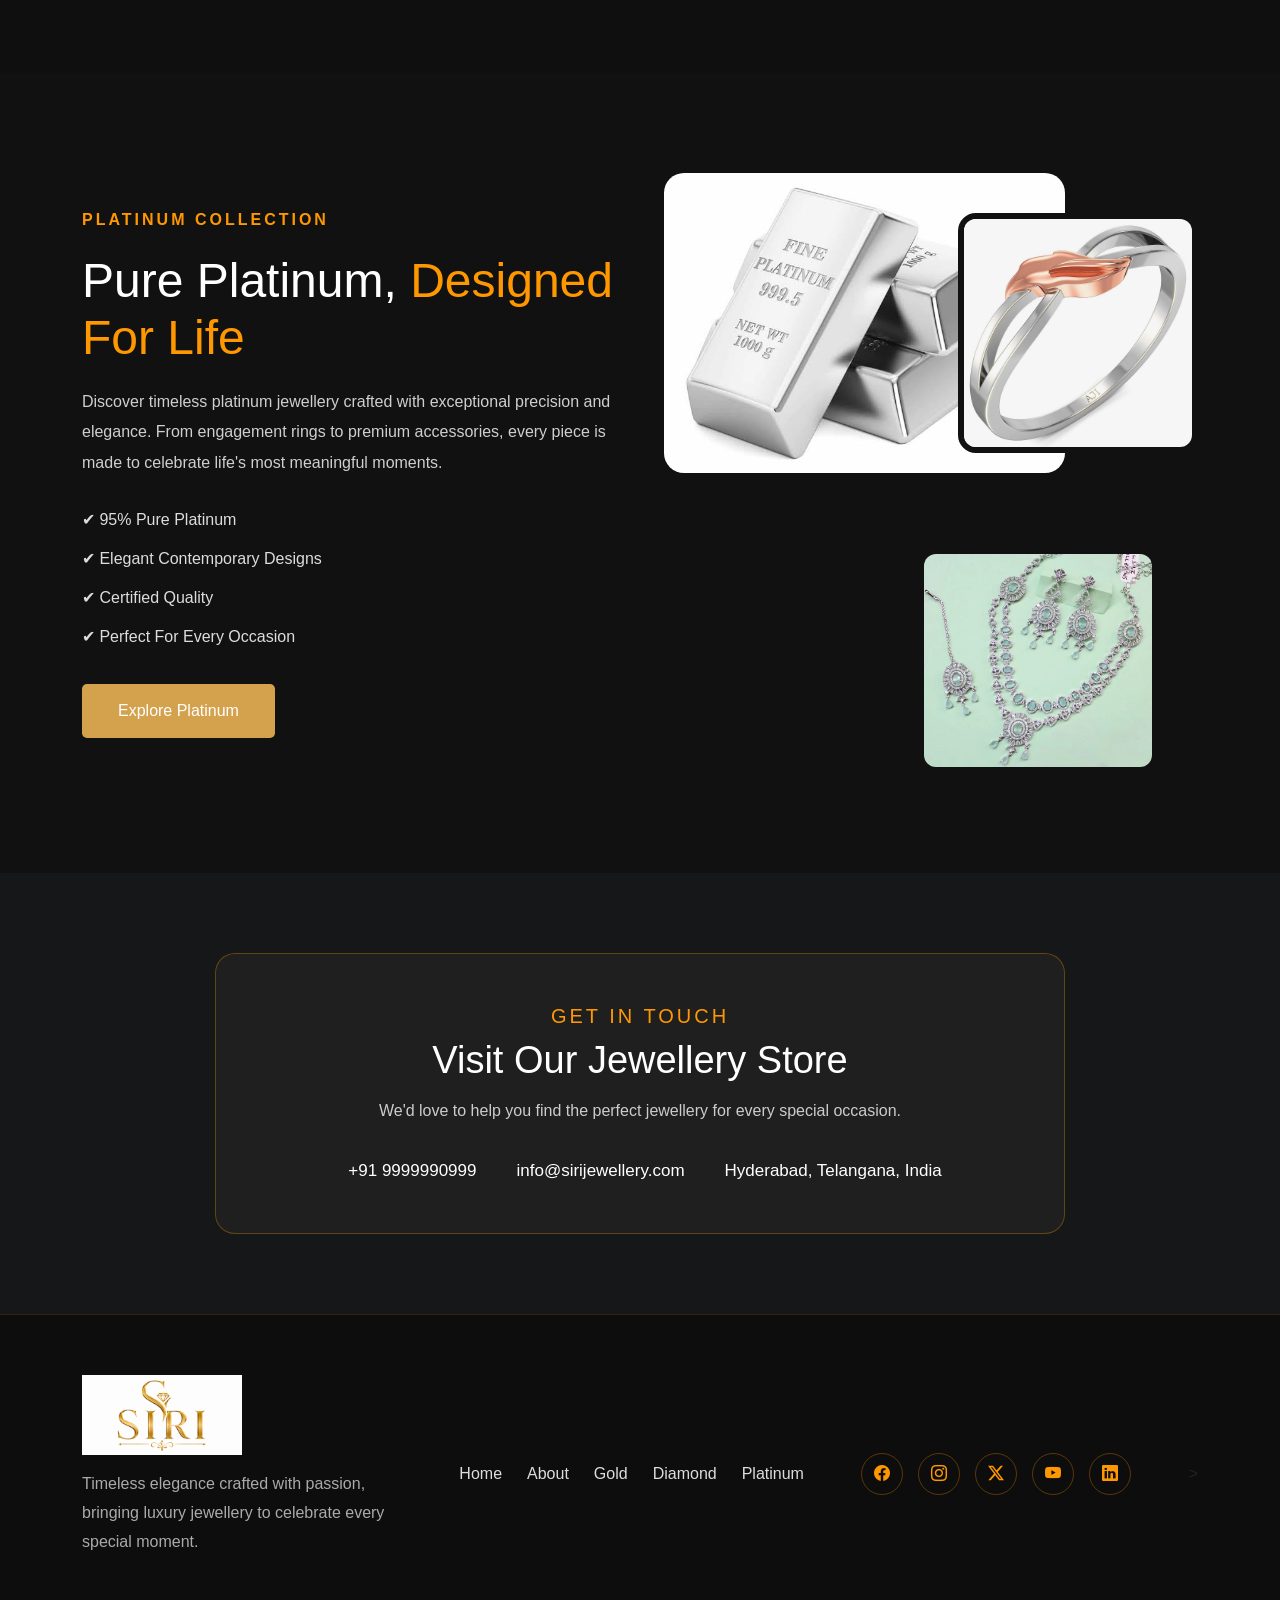
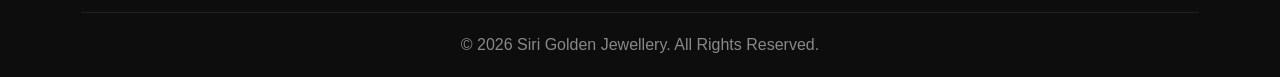
==== commit f349860f: "Update index.html" ====
--- a/sirigold/index.html
+++ b/sirigold/index.html
@@ -256,9 +256,9 @@
         <!-- About Section -->
 
         <section class="about-hero" id="about">
-
+   <img src="images/about-banner.jpg" class="about-bg" alt="About Banner">
             <div class="about-overlay">
-                    <img src="images/about-banner.jpg" class="w-25">
+            
 
                 <div class="container">
 
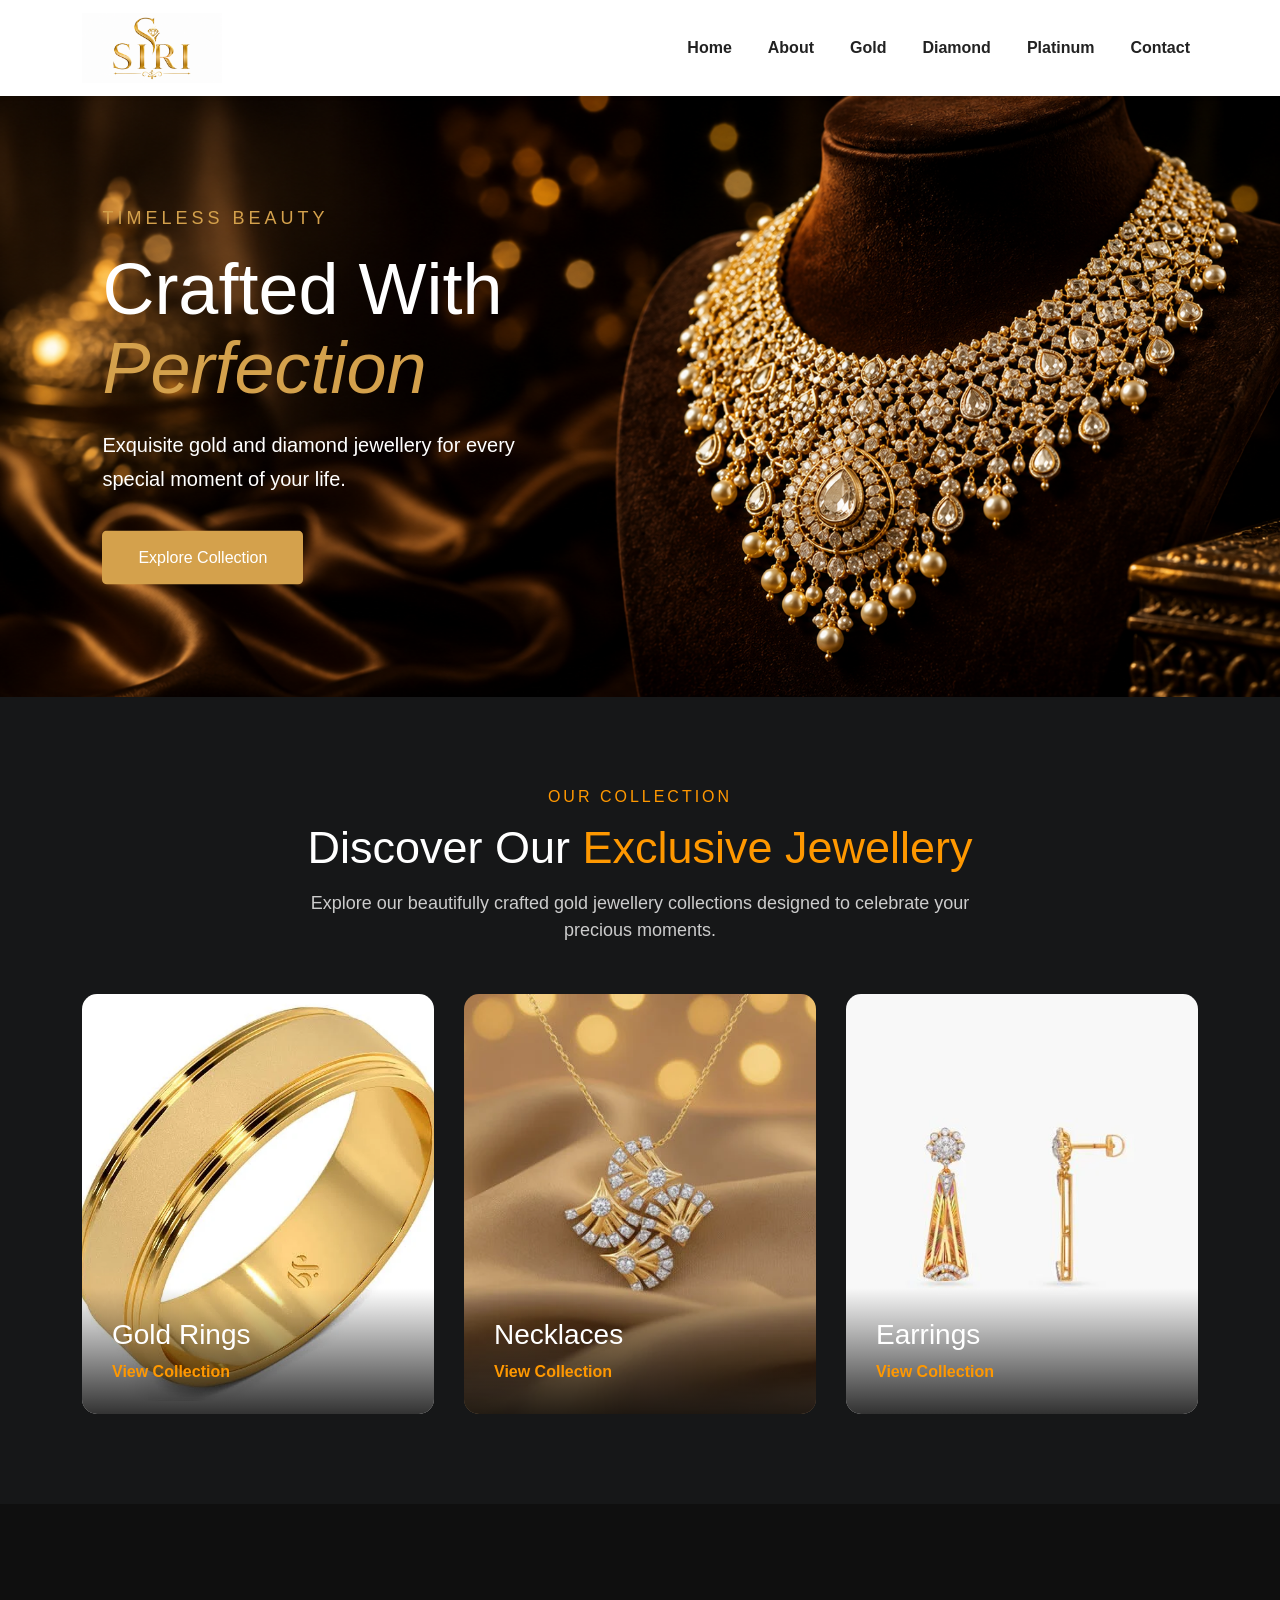
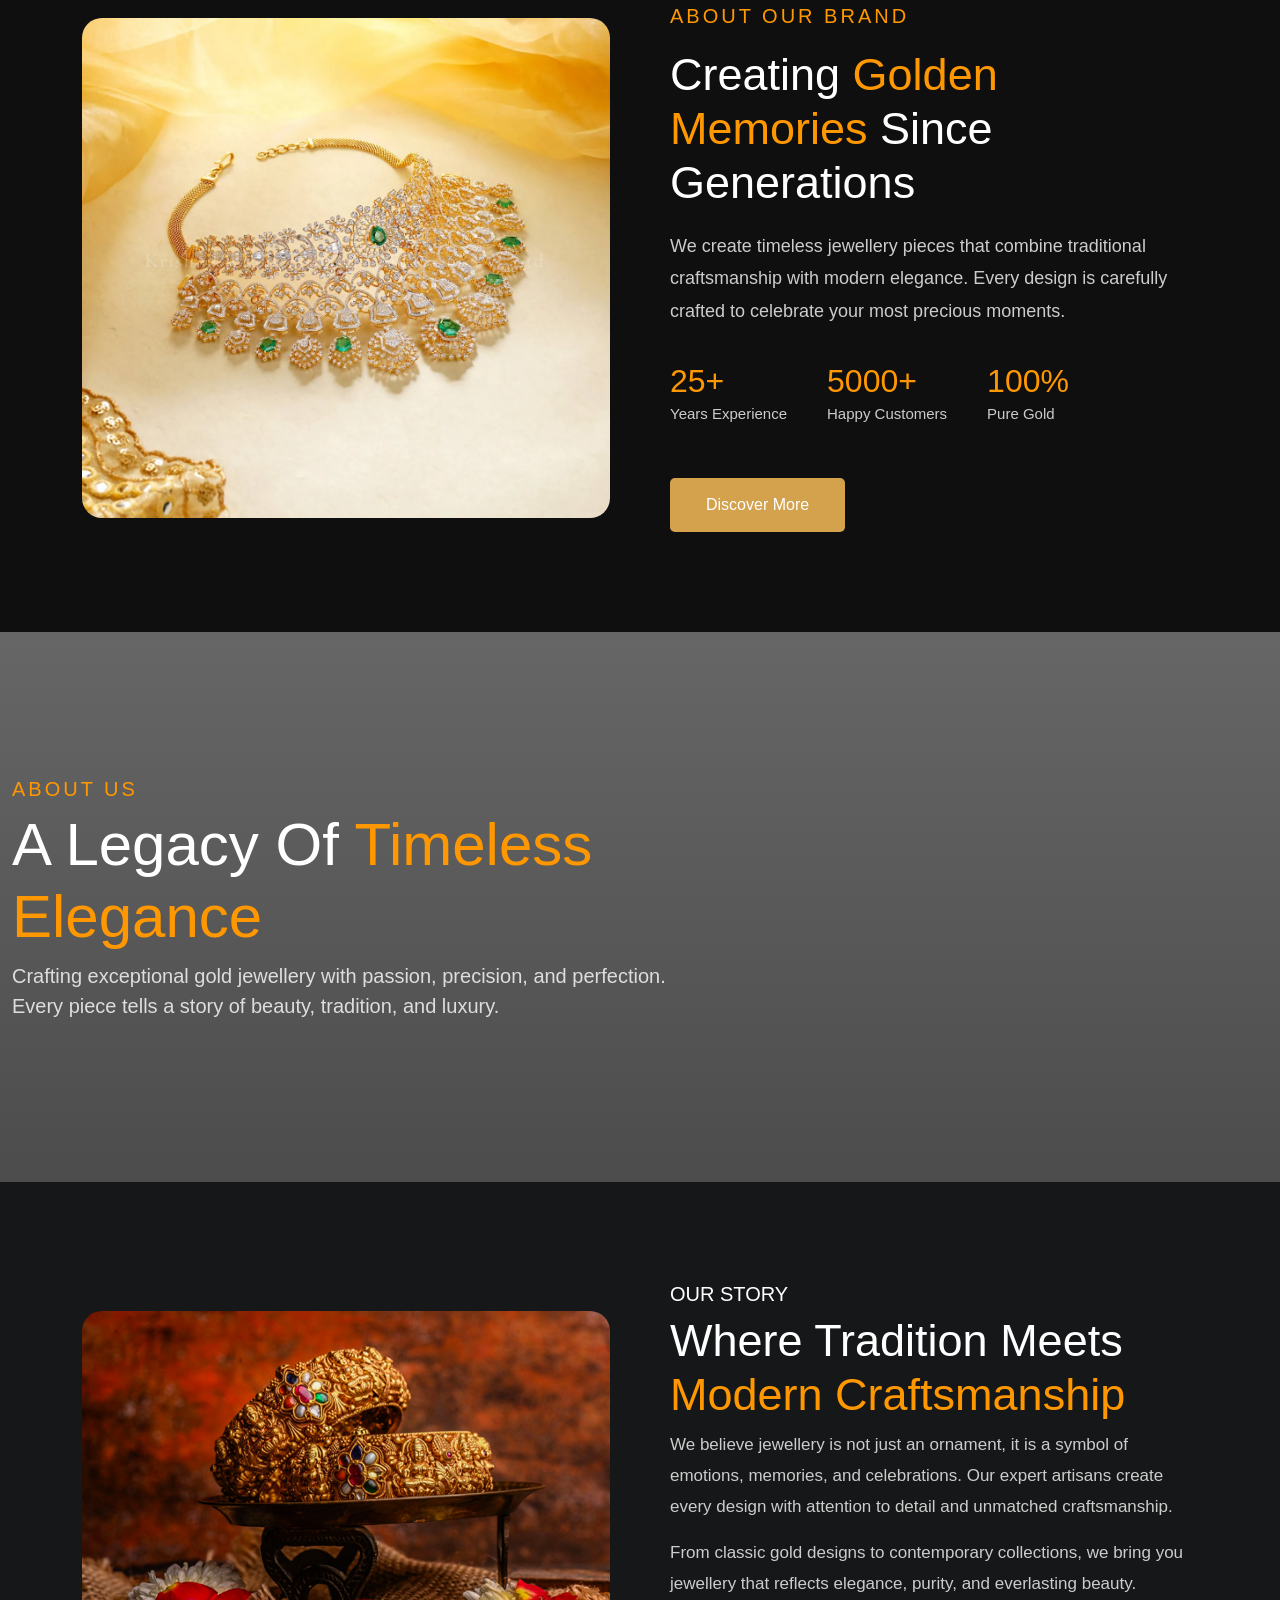
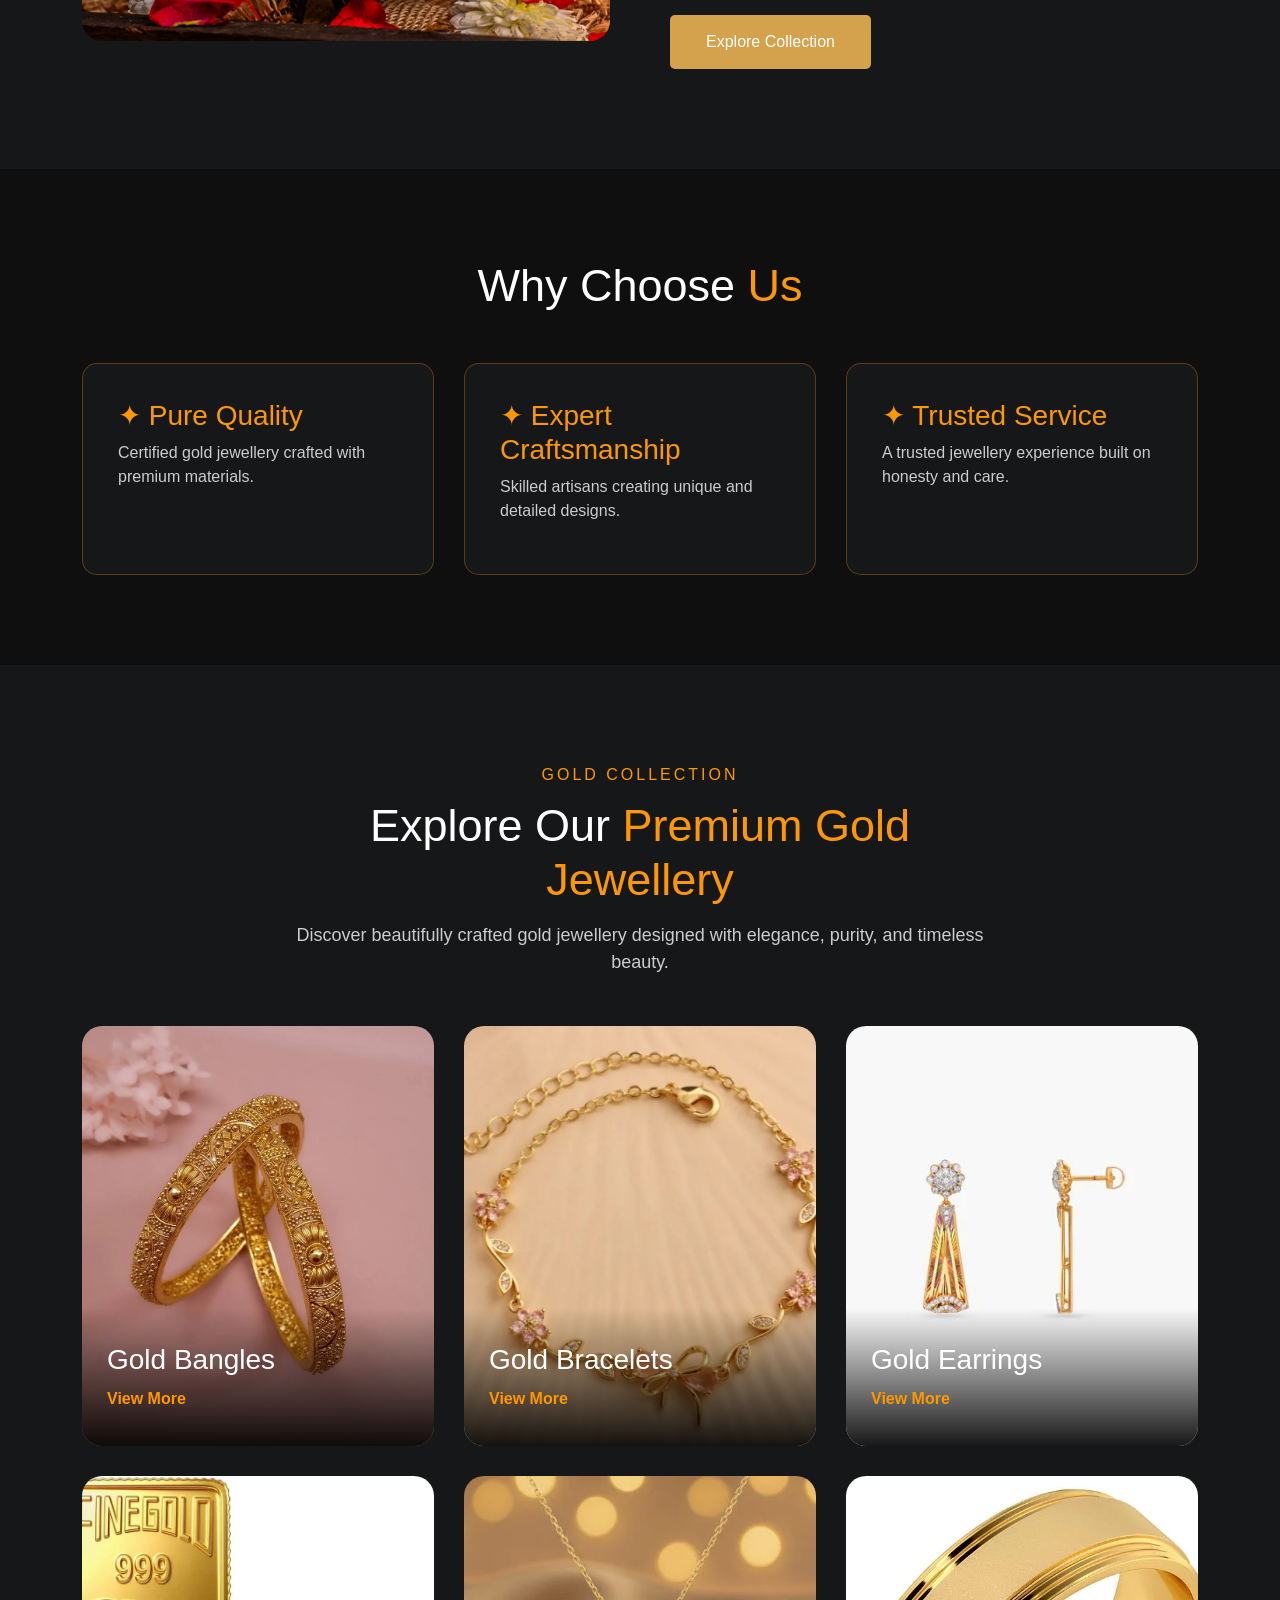
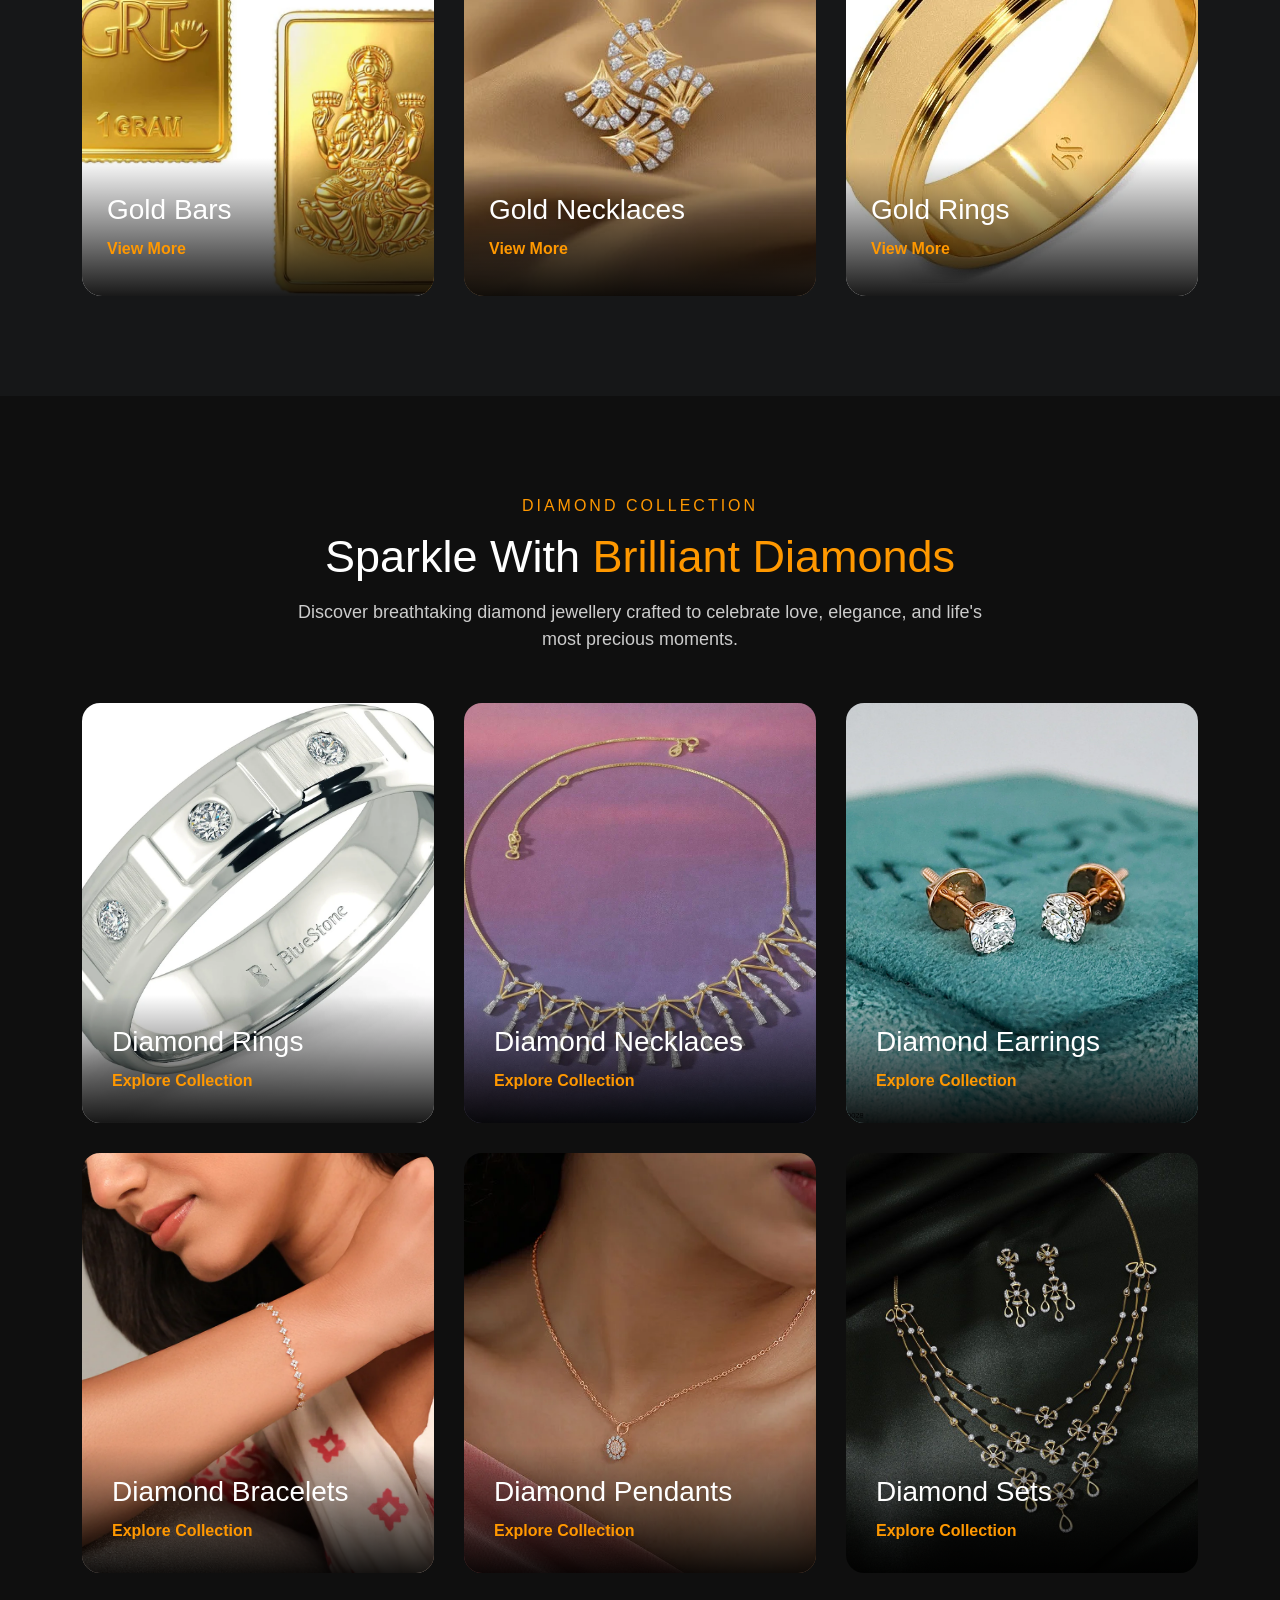
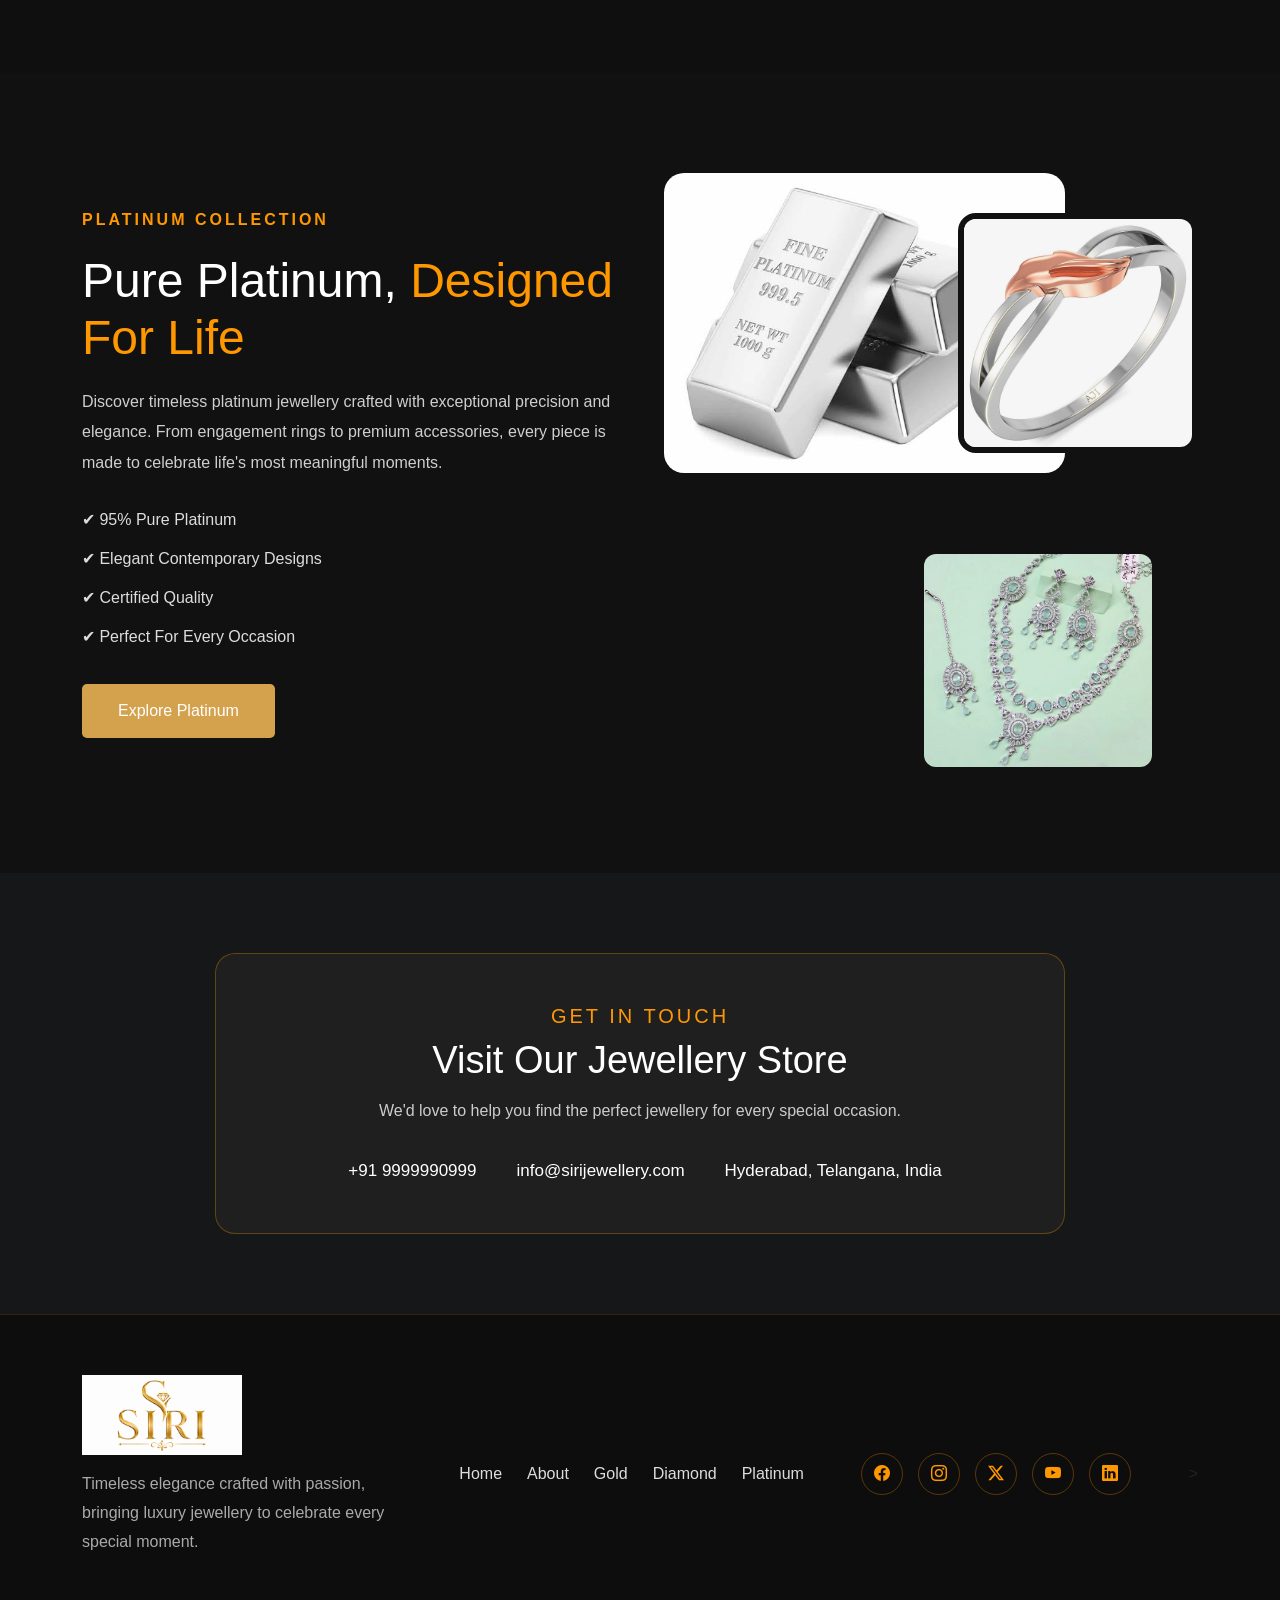
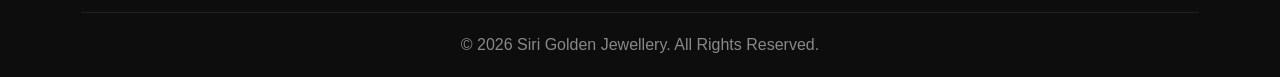
==== commit b1dd4ea9: "Update index.html" ====
--- a/sirigold/index.html
+++ b/sirigold/index.html
@@ -256,7 +256,7 @@
         <!-- About Section -->
 
         <section class="about-hero" id="about">
-   <img src="images/about-banner.jpg" class="about-bg" alt="About Banner">
+  
             <div class="about-overlay">
             
 
